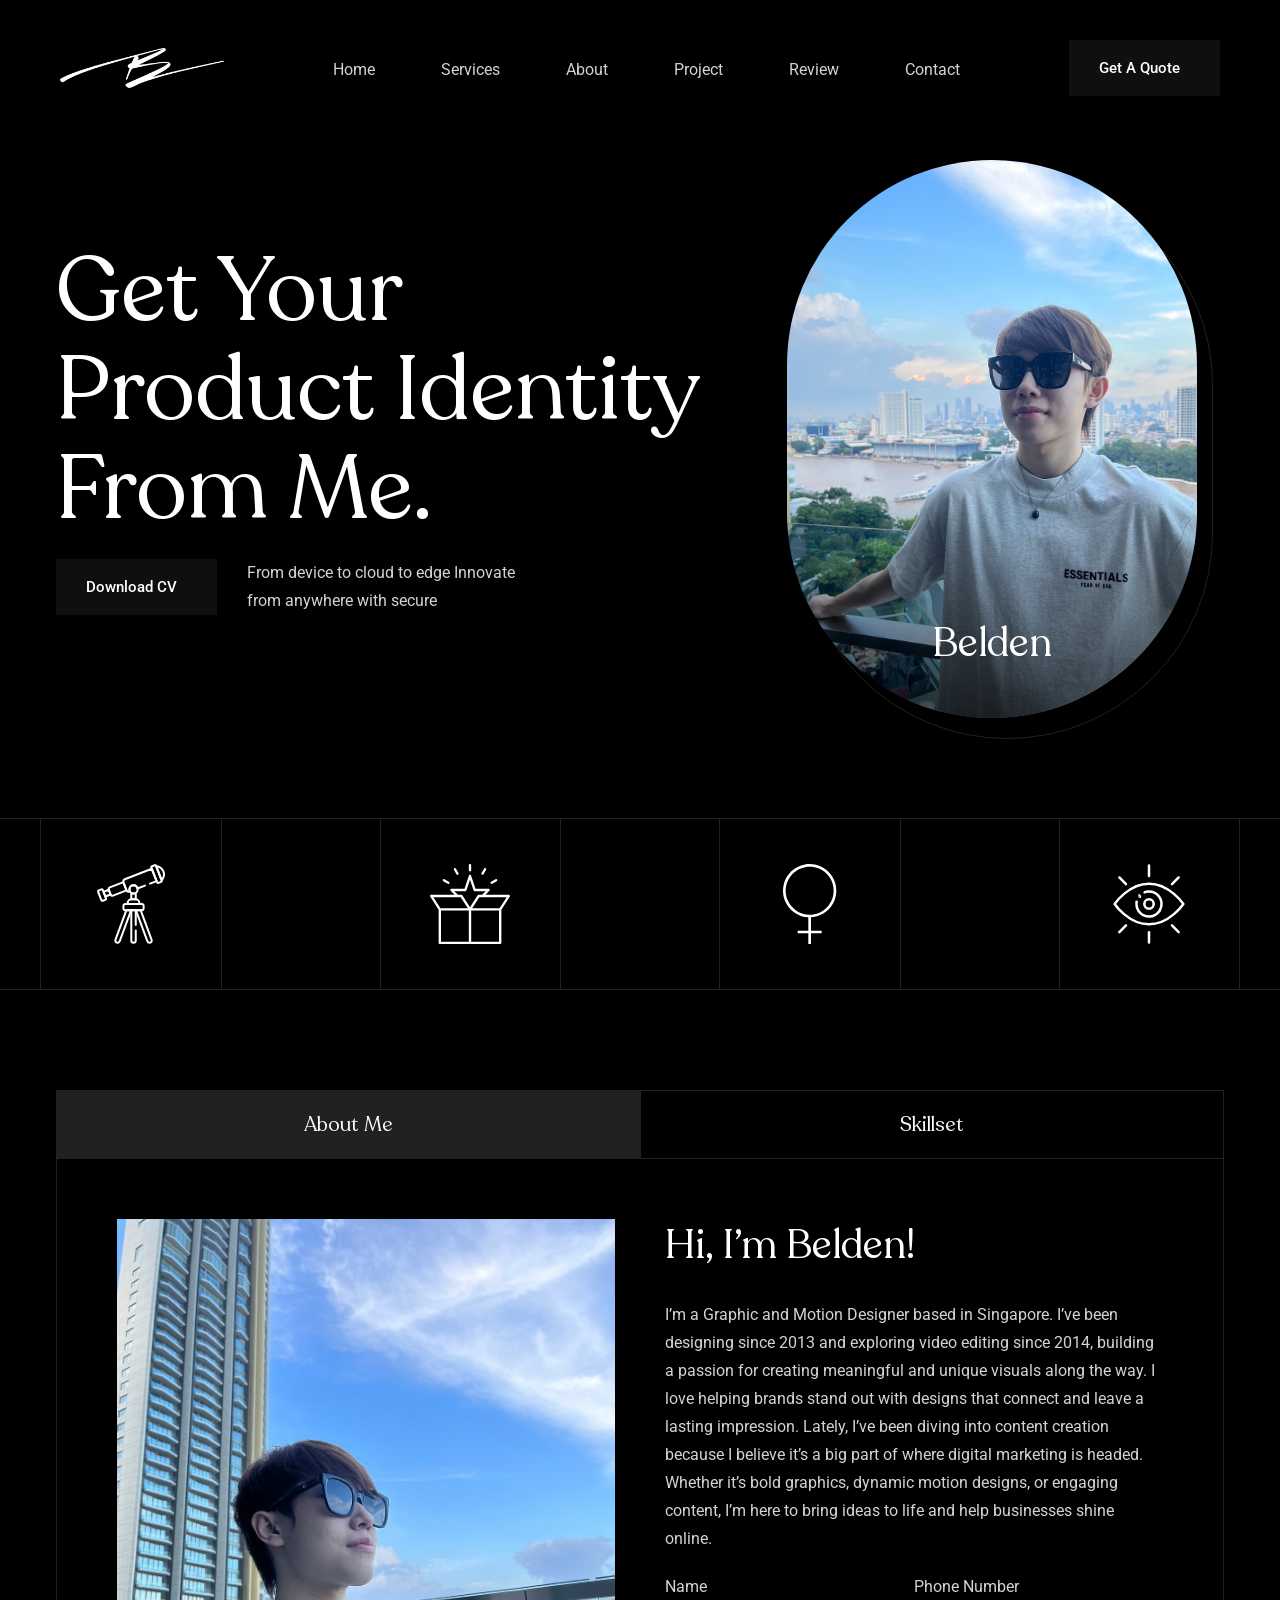
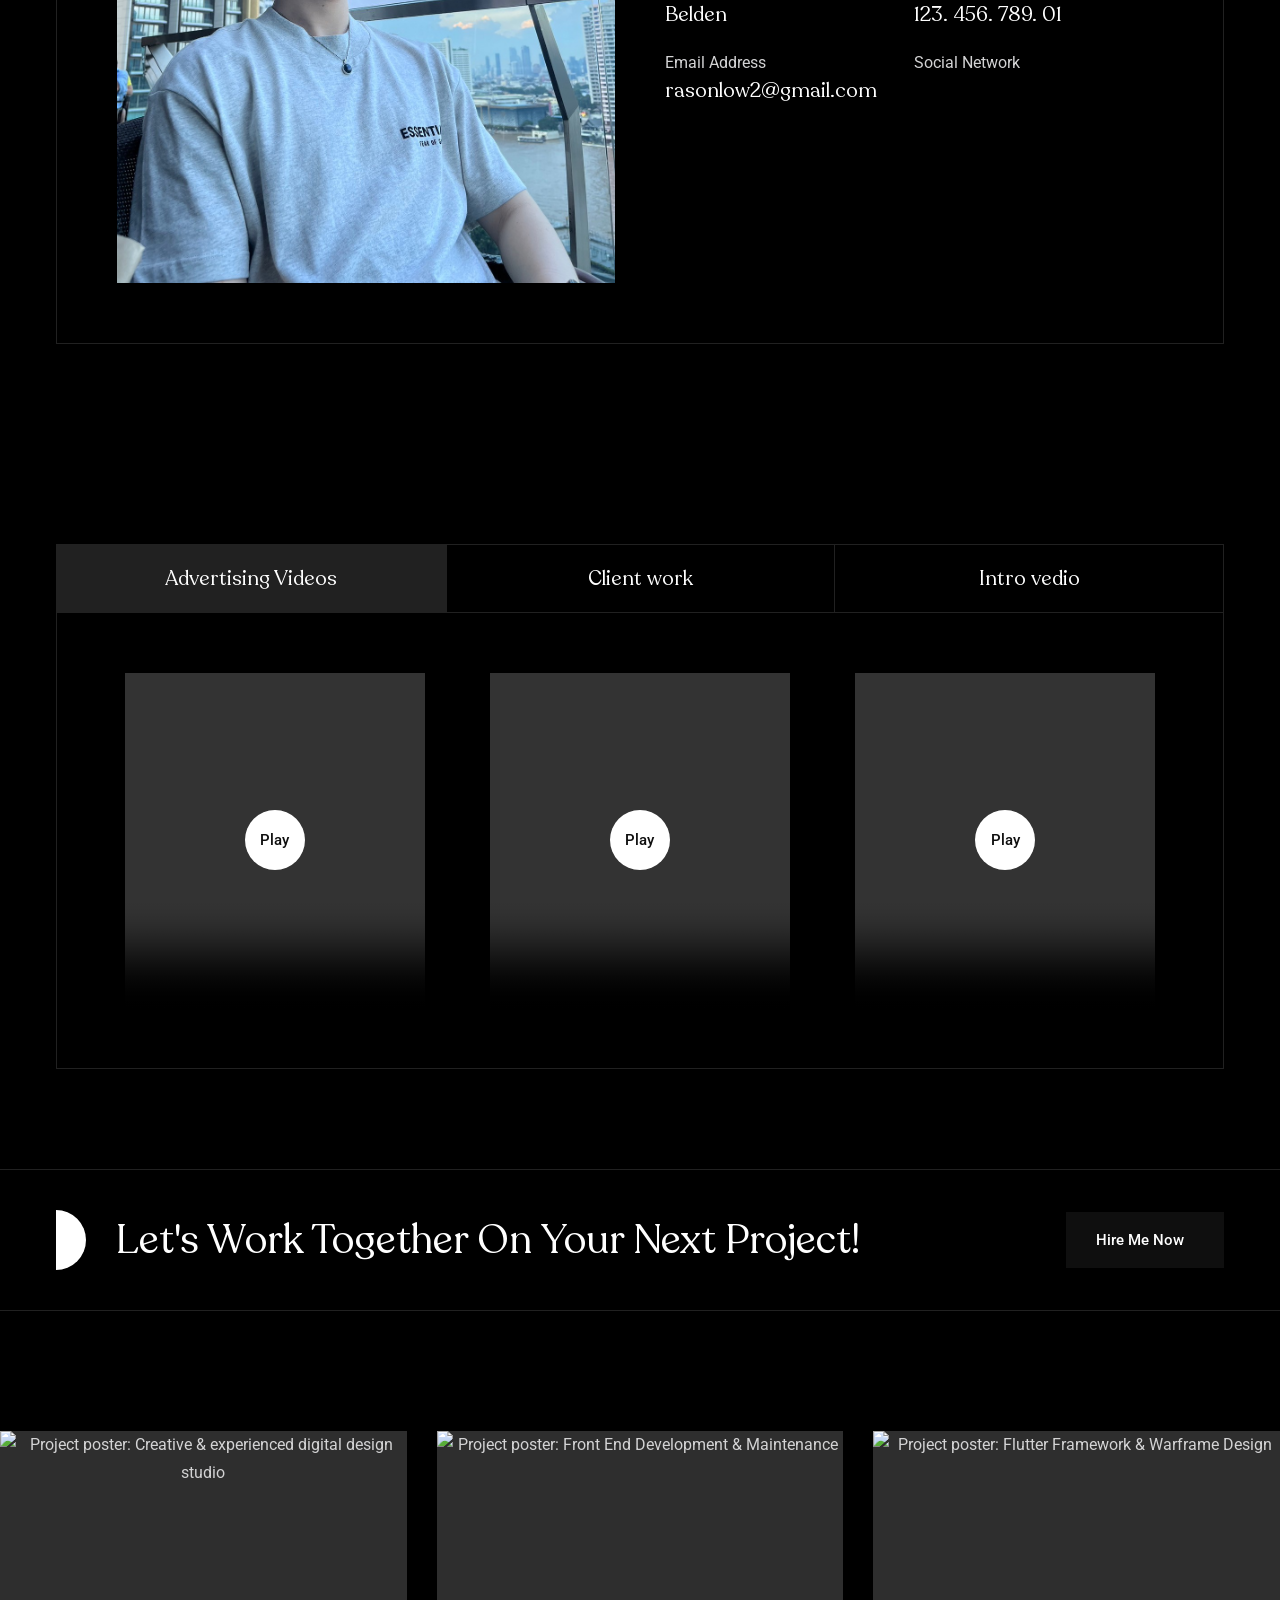
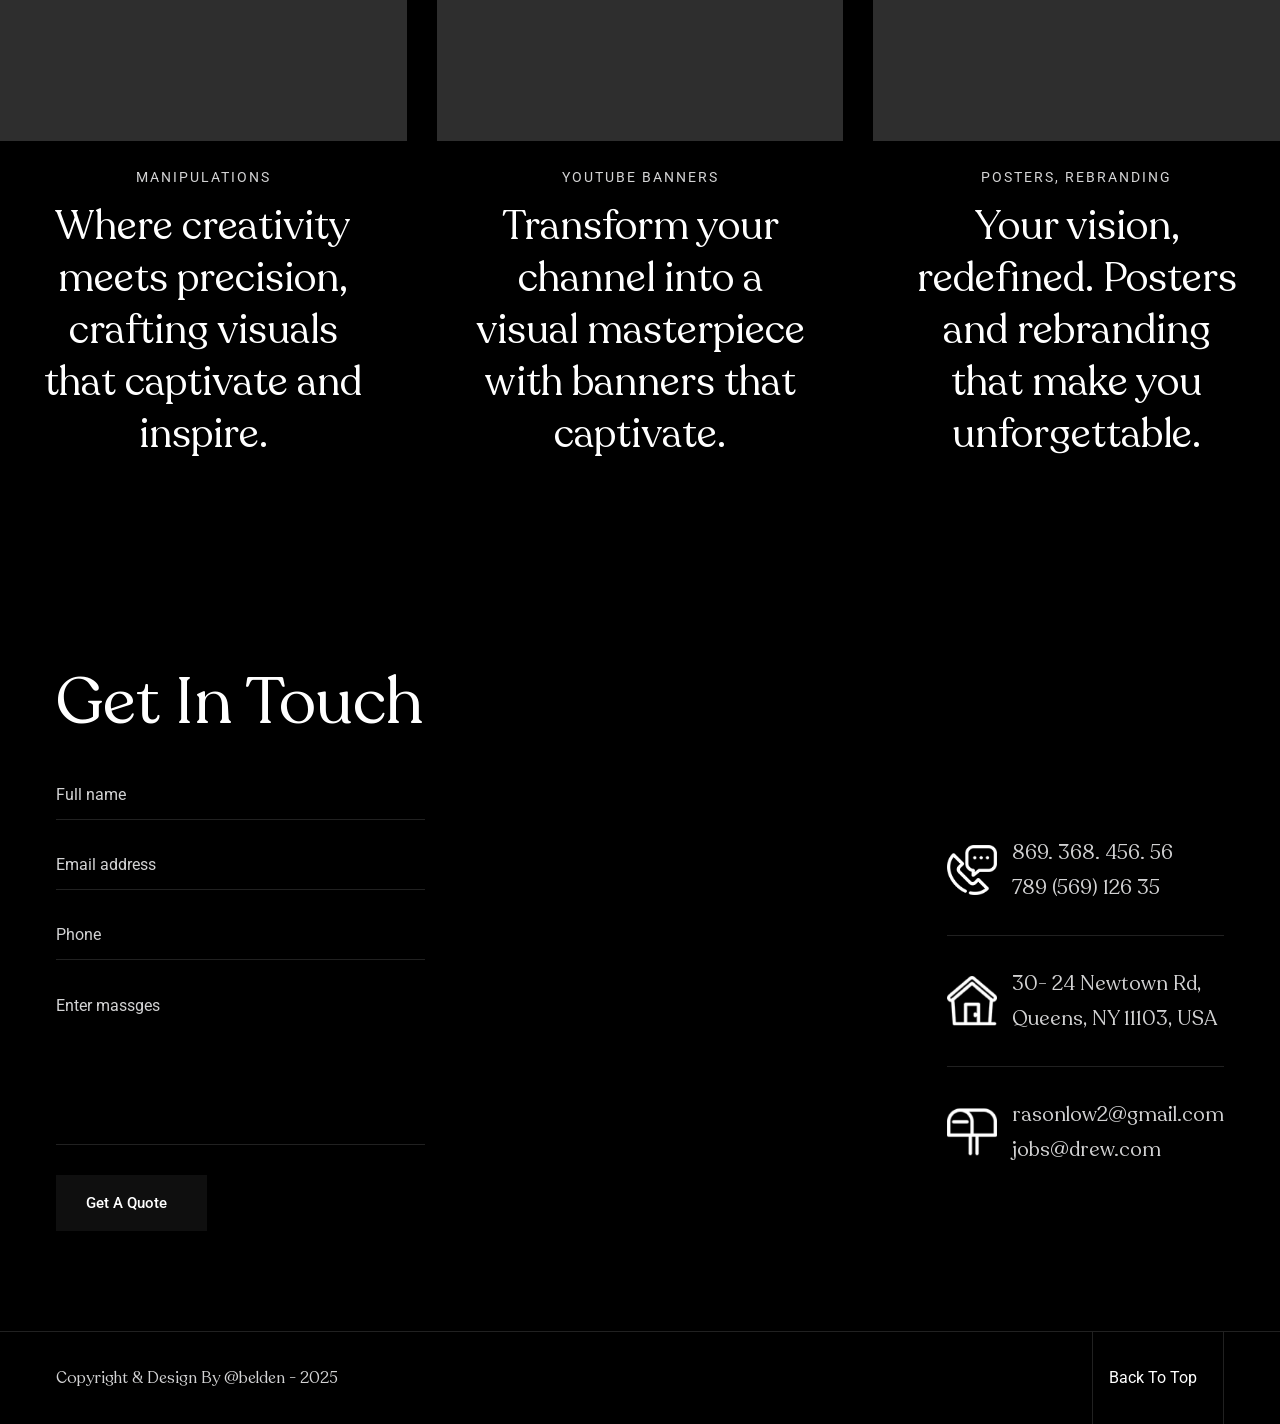
==== index.html @ 728ee87e "test" ====
<!DOCTYPE html>
<html lang="en">

<head>
  <meta charset="UTF-8">
  <meta http-equiv="X-UA-Compatible" content="IE=edge">
  <meta name="viewport" content="width=device-width, initial-scale=1.0">

  <!-- 
    - primary meta tags
  -->
  <title>Belden - Get your product identity from me.</title>
  <meta name="title" content="Belden - Get your product identity from me.">
  <meta name="description" content="This is a personal portfolio html template made by codewithsadee">

  <!-- 
    - favicon
  -->
  <link rel="shortcut icon" href="./favicon.svg" type="image/svg+xml">

  <!-- 
    - google font link
  -->
  <link rel="preconnect" href="https://fonts.googleapis.com">
  <link rel="preconnect" href="https://fonts.gstatic.com" crossorigin>
  <link href="https://fonts.googleapis.com/css2?family=Roboto:wght@400;500;700&display=swap" rel="stylesheet">
  <link rel="stylesheet" href="./assets/font/font.css">

  <!-- 
    - custom css link
  -->
  <link rel="stylesheet" href="./assets/css/style.css">

  <!-- 
    - preload images
  -->
  <link rel="preload" as="image" href="./assets/images/hero-banner.jpg">
  <link rel="preload" as="image" href="./assets/images/hero-shape-1.png">
  <link rel="preload" as="image" href="./assets/images/hero-shape-2.png">

</head>

<body id="top">

  <!-- 
    - #PRELOADER
  -->

  <div class="preloader" data-preloader>
    <span class="line"></span>
  </div>





  <!-- 
    - #HEADER
  -->

  <header class="header" data-header>
    <div class="container">

      <a href="#" class="logo">
        <img src="./assets/images/Belden Logo White no text.png" width="164" height="60" alt="logo">
      </a>

      <nav class="navbar" data-navbar>

        <div class="navbar-top">
          <a href="#" class="logo">
            <img src="./assets/images/Belden-Low-Logo-white.png" width="104" height="26" alt="logo">
          </a>

          <button class="nav-close-btn" aria-label="close menu" data-nav-toggler>
            <ion-icon name="close-outline" aria-hidden="true"></ion-icon>
          </button>
        </div>

        <ul class="navbar-list">

          <li>
            <a href="#home" class="navbar-link" data-nav-link>Home</a>
          </li>

          <li>
            <a href="#service" class="navbar-link" data-nav-link>Services</a>
          </li>

          <li>
            <a href="#about" class="navbar-link" data-nav-link>About</a>
          </li>

          <li>
            <a href="#project" class="navbar-link" data-nav-link>Project</a>
          </li>

          <li>
            <a href="#review" class="navbar-link" data-nav-link>Review</a>
          </li>

          <li>
            <a href="#contact" class="navbar-link" data-nav-link>Contact</a>
          </li>

        </ul>

      </nav>

      <a href="#" class="btn btn:hover">
        <span class="span">Get A Quote</span>

        <ion-icon name="arrow-forward" aria-hidden="true"></ion-icon>
      </a>

      <button class="nav-open-btn btn:hover" aria-label="open menu" data-nav-toggler>
        <span class="line line-1"></span>
        <span class="line line-2"></span>
      </button>

      <div class="overlay" data-overlay data-nav-toggler></div>

    </div>
  </header>





  <main>
    <article>

      <!-- 
        - #HERO
      -->

      <div class="hero text-center" id="home">
        <div class="container">

          <div class="banner-outline has-after">

            <div class="hero-banner img-holder has-after" style="--width: 500; --height: 680;" data-tilt>
              <img src="./assets/images/profile.jpeg" width="500" height="680" alt="Belden" class="img-cover">
            </div>

            <span class="span title">Belden</span>

          </div>

          <div class="hero-content">

            <h1 class="h1 title">Get Your Product Identity From Me.</h1>

            <div class="wrapper">
              <a href="#" class="btn btn:hover">
                <span class="span">Download CV</span>

                <ion-icon name="cloud-download-outline" aria-hidden="true"></ion-icon>
              </a>

              <p class="hero-text">
                From device to cloud to edge Innovate from anywhere with secure
              </p>
            </div>

          </div>

          <!-- <img src="./assets/images/hero-shape-1.png" width="559" height="232" alt="shape" class="shape shape-1">

          <img src="./assets/images/hero-shape-2.png" width="1358" height="497" alt="shape" class="shape shape-2"> -->

        </div>
      </div>





      <!-- 
        - #SERVICE
      -->

      <section class="service text-center" aria-label="my services" id="service">
        <div class="container">

          <ul class="service-list">

            <li class="service-item">
              <div class="service-card">

                <div class="card-icon">
                  <img src="./assets/images/service-icon-1.svg" width="80" height="80" loading="lazy"
                    alt="service icon">
                </div>

                <h3 class="card-title">
                  <a href="#">
                    Brand Identity <br>
                     Design
                  </a>
                </h3>

              </div>
            </li>

            <li class="service-item">
              <div class="service-card">

                <div class="card-icon">
                  <img src="./assets/images/service-icon-2.svg" width="80" height="80" loading="lazy"
                    alt="service icon">
                </div>

                <h3 class="card-title">
                  <a href="#">
                    Motion Graphics 
                  </a>
                </h3>

              </div>
            </li>

            <li class="service-item">
              <div class="service-card">

                <div class="card-icon">
                  <img src="./assets/images/service-icon-3.svg" width="80" height="80" loading="lazy"
                    alt="service icon">
                </div>

                <h3 class="card-title">
                  <a href="#">
                    Corporate <br>
                     Presentations
                  </a>
                </h3>

              </div>
            </li>

            <li class="service-item">
              <div class="service-card">

                <div class="card-icon">
                  <img src="./assets/images/service-icon-4.svg" width="80" height="80" loading="lazy"
                    alt="service icon">
                </div>

                <h3 class="card-title">
                  <a href="#">
                    Video <br>
                     Editing
                  </a>
                </h3>

              </div>
            </li>

          </ul>

        </div>
      </section>





      <!-- 
        - #ABOUT
      -->

    

      <section class="section about" aria-label="about-me" id="about">
        <div class="container">

          <div class="tab-container">

            <ul class="tab-btn-list">

              <li class="tab-btn-item">
                <button class="tab-btn title h6 active" data-tab-btn="about">About Me</button>
              </li>

              <li class="tab-btn-item">
                <button class="tab-btn title h6" data-tab-btn="skillset">Skillset</button>
              </li>

              

            </ul>

            <div class="tab-content active" data-tab-content="about">
              <div class="grid-list">

                <figure class="about-banner img-holder" style="--width: ; --height: ;" data-tilt>
                  <img src="./assets/images/profile-2.jpg" width="570" height="420" loading="lazy" alt="about banner"
                    class="img-cover">
                </figure>

                <div class="about-content">

                  <h2 class="h4 title section-title">
                    Hi, I’m Belden! 
                  </h2>

                  <p class="section-text">
                    I’m a Graphic and Motion Designer based in Singapore. I’ve been designing since 2013 and exploring video editing since 2014, building a passion for creating meaningful and unique visuals along the way. 
                    I love helping brands stand out with designs that connect and leave a lasting impression. Lately, I’ve been diving into content creation because I believe it’s a big part of where digital marketing is headed.
                     Whether it’s bold graphics, dynamic motion designs, or engaging content, I’m here to bring ideas to life and help businesses shine online.
                  </p>

                  <ul class="about-list">

                    <li class="about-item">
                      <p class="list-title">Name</p>

                      <span class="span title h5">Belden</span>
                    </li>

                    <li class="about-item">
                      <p class="list-title">Phone Number</p>

                      <span class="span title h5">123. 456. 789. 01</span>
                    </li>

                    <li class="about-item">
                      <p class="list-title">Email Address</p>

                      <span class="span title h5">rasonlow2@gmail.com</span>
                    </li>

                    <li class="about-item">
                      <p class="list-title">Social Network</p>

                      <div class="social-list">

                        <a href="https://www.linkedin.com/in/beldenlow/" class="social-link h6" title="Facebook"><ion-icon name="logo-linkedin" aria-hidden="true"></ion-icon></a>
                        <a href="https://www.instagram.com/azenai/?hl=en" class="social-link h6" title="Behance"><ion-icon name="logo-instagram" aria-hidden="true"></ion-icon></a>
                      </div>
                    </li>

                  </ul>

                </div>

              </div>
            </div>

            <div class="tab-content" data-tab-content="skillset">
              <div class="grid-list">

                <div class="skill-content">

                  <h3 class="h4 title section-title">
                    We help to create visual strategies.
                  </h3>

                  <p class="section-text">
                    A very small stage in a vast cosmic arena great turbuslent clouds encyclo-paedia galactica star
                    stuff harvesting star light
                  </p>

                  <ul class="skill-list">

                    <li>
                      <div class="skill-wrapper">
                        <span class="span">Adobe Creative Suite Expertise</span>

                        <span class="value">95%</span>
                      </div>

                      <div class="progress-bar">
                        <div class="progress-fill" style="width: 95%"></div>
                      </div>
                    </li>

                    <li>
                      <div class="skill-wrapper">
                        <span class="span">Typography and Layout Design</span>

                        <span class="value">99%</span>
                      </div>

                      <div class="progress-bar">
                        <div class="progress-fill" style="width: 99%"></div>
                      </div>
                    </li>

                    <li>
                      <div class="skill-wrapper">
                        <span class="span">Motion Graphics and Animation</span>

                        <span class="value">89%</span>
                      </div>

                      <div class="progress-bar">
                        <div class="progress-fill" style="width: 89%"></div>
                      </div>
                    </li>

                    <li>
                      <div class="skill-wrapper">
                        <span class="span">Storyboarding and Visual Planning</span>

                        <span class="value">95%</span>
                      </div>

                      <div class="progress-bar">
                        <div class="progress-fill" style="width: 95%"></div>
                      </div>
                    </li>

                    <li>
                      <div class="skill-wrapper">
                        <span class="span">Video Editing</span>

                        <span class="value">88%</span>
                      </div>

                      <div class="progress-bar">
                        <div class="progress-fill" style="width: 88%"></div>
                      </div>
                    </li>

                    <li>
                      <div class="skill-wrapper">
                        <span class="span">Creative Problem-Solving</span>

                        <span class="value">87%</span>
                      </div>

                      <div class="progress-bar">
                        <div class="progress-fill" style="width: 87%"></div>
                      </div>
                    </li>

                  </ul>

                </div>

                <figure class="skill-banner img-holder" style="--width: 570; --height: 420;" data-tilt>
                  <img src="./assets/images/skill-banner.jpg" width="570" height="420" loading="lazy" alt="skill banner"
                    class="img-cover">
                </figure>

              </div>
            </div>

            

            


          </div>

        </div>
      </section>



      <section class="section interview" aria-label="about-me" id="about">
        <div class="container">

          <div class="tab-container">

            <ul class="tab-btn-list">

              <li class="tab-btn-item">
                <button class="tab-btn title h6 active" data-tab-btn="interview">Advertising Videos</button>
              </li>

              <li class="tab-btn-item">
                <button class="tab-btn title h6" data-tab-btn="awward">Client work</button>
              </li>

              <li class="tab-btn-item">
                <button class="tab-btn title h6" data-tab-btn="exhibition">Intro vedio</button>
              </li>

            </ul>

            

            

            <div class="tab-content active" data-tab-content="interview">
              <div class="grid-list">

                <div class="interview-card img-holder" style="--width: 376; --height: 420;" data-tilt>
                  <video width="376" height="420" controls class="img-cover" preload="metadata">
                    <source src="https://www.dropbox.com/scl/fi/a63ykdm1wrcfalc9vq24b/Final-house.mp4?rlkey=af6oplqjyy7m441nyzvegq56e&st=99ty1cc9&dl=1" type="video/mp4">
                    Your browser does not support the video tag.
                </video>

                  <button class="btn btn:hover">Play</button>
                </div>

                <div class="interview-card img-holder" style="--width: 376; --height: 420;" data-tilt>
                  <video width="376" height="420" controls class="img-cover" preload="metadata">
                    <source src="https://www.dropbox.com/scl/fi/4i9icmblwrm9lypdvl7ik/Delivery-Hero-Ad.mp4?rlkey=f69tv70gyjn2xps87zttot9gx&st=ifv3ybii&dl=1" type="video/mp4">
                    Your browser does not support the video tag.
                </video>
                  <button class="btn btn:hover">Play</button>
                </div>

                <div class="interview-card img-holder" style="--width: 376; --height: 420;" data-tilt>
                  <video width="376" height="420" controls class="img-cover" preload="metadata">
                    <source src="https://www.dropbox.com/scl/fi/hr9op4210tfj5ewb7f6wk/Belden_Animated_Poster.mp4?rlkey=54j4az12zf2x28n7m2fcgyo3h&st=qfmh6smh&dl=1" type="video/mp4">
                    Your browser does not support the video tag.
                </video>

                  <button class="btn btn:hover">Play</button>
                </div>

              </div>
            </div>

            <div class="tab-content" data-tab-content="awward">

              <h3 class="h4 title section-title">
                Turning Client Ambitions Into Stunning Visual Narratives.
              </h3>

              <ul class="grid-list">

                <li>
                  <div class="award-card">
                    <figure class="card-banner img-holder" style="--width: 534; --height: 383;" data-tilt>
                      <img src="assets/images/client-1.jpg" width="534" height="383" loading="lazy" alt="certificate"
                        class="img-cover">
                    </figure>
                  </div>
                </li>

                <li>
                  <div class="award-card">
                    <figure class="card-banner img-holder" style="--width: 534; --height: 383;">
                      <img src="assets/images/client-2.jpg" width="534" height="383"  alt="certificate"
                        class="img-cover">
                    </figure>
                  </div>
                </li>

                <li>
                  <div class="award-card">
                    <figure class="card-banner img-holder" style="--width: 534; --height: 383;" data-tilt>
                      <img src="assets/images/client-3.png" width="534" height="383" loading="lazy" alt="certificate"
                        class="img-cover">
                    </figure>
                  </div>
                </li>

                <li>
                  <div class="award-card">
                    <figure class="card-banner img-holder" style="--width: 534; --height: 383;" data-tilt>
                      <img src="assets/images/client-4.jpg" width="534" height="383" loading="lazy" alt="certificate"
                        class="img-cover">
                    </figure>
                  </div>
                </li>

              </ul>

            </div>
<!-- video services -->
            <div class="tab-content" data-tab-content="exhibition">
              <ul class="grid-list">

                <li>
                  <div class="exhibition-card">

                    <figure class="card-banner img-holder" style="--width: 376; --height: 200;" data-tilt>
                      <video width="376" height="200" controls class="img-cover" preload="auto" poster="./assets/thumbnail/hevinix.png">
                        <source src="https://www.dropbox.com/scl/fi/qhep1nx6nt5npfxg9wjdk/hevinix-intro.mov?rlkey=17cbngwihwzgge776ajbrr74t&st=pvm9hliy&dl=1" type="video/mp4">
                        Your browser does not support the video tag.
                      </video>
                    </figure>
                    

                    <div class="card-icon">
                      <ion-icon name="logo-youtube" aria-hidden="true"></ion-icon>
                    </div>

                  </div>
                </li>

                <li>
                  <div class="exhibition-card">

                    <figure class="card-banner img-holder" style="--width: 376; --height: 200;" data-tilt>
                      <video width="376" height="200" controls class="img-cover" preload="metadata" poster="./assets/thumbnail/fadey.png">
                        <source src="https://www.dropbox.com/scl/fi/1k00o8va61ey0be3j2n4c/Intro-fadey.mp4?rlkey=tmpvxr24r1m06e3gm24q6u755&st=himk8442&dl=1" type="video/mp4">
                        Your browser does not support the video tag.
                      </video>
                    </figure>
                    

                    <div class="card-icon">
                      <ion-icon name="logo-youtube" aria-hidden="true"></ion-icon>
                    </div>

                  </div>
                </li>

                <li>
                  <div class="exhibition-card">

                    <figure class="card-banner img-holder" style="--width: 376; --height: 200;" data-tilt>
                      <video width="376" height="200" controls class="img-cover" preload="metadata" poster="./assets/thumbnail/miguel.png">
                        <source src="https://www.dropbox.com/scl/fi/rex1wktrycp38nfwg80gv/Intro-for-MiguelArtz-Contest-Entry.mp4?rlkey=c6l5scpkozo9hia8vpcncl13a&st=0xaon0q3&dl=1" type="video/mp4">
                        Your browser does not support the video tag.
                      </video>
                    </figure>
                    

                    <div class="card-icon">
                      <ion-icon name="logo-youtube" aria-hidden="true"></ion-icon>
                    </div>

                  </div>
                </li>

                <li>
                  <div class="exhibition-card">

                    <figure class="card-banner img-holder" style="--width: 376; --height: 200;" data-tilt>
                      <video width="376" height="200" controls class="img-cover" preload="auto" poster="./assets/thumbnail/kvnn.png">
                        <source src="https://www.dropbox.com/scl/fi/xdo4o9c0p3u29bjod9moj/kvnn-remix.mp4?rlkey=7k173dlcf3qqvqqcufikssuir&st=3740l50d&dl=1" type="video/mp4">
                        Your browser does not support the video tag.
                      </video>
                    </figure>
                    

                    <div class="card-icon">
                      <ion-icon name="logo-youtube" aria-hidden="true"></ion-icon>
                    </div>

                  </div>
                </li>

                <li>
                  <div class="exhibition-card">

                    <figure class="card-banner img-holder" style="--width: 376; --height: 200;" data-tilt>
                      <video width="376" height="200" controls class="img-cover" preload="metadata" poster="./assets/thumbnail/quake.png">
                        <source src="https://www.dropbox.com/scl/fi/rmdgdb9ffdb5iyu225jyp/Quake-intro.mp4?rlkey=f4a4uggci2mekpw1b4gkqvprb&st=2o6i0upb&dl=1" type="video/mp4">
                        Your browser does not support the video tag.
                      </video>
                    </figure>
                    

                    <div class="card-icon">
                      <ion-icon name="logo-youtube" aria-hidden="true"></ion-icon>
                    </div>

                  </div>
                </li>

                <li>
                  <div class="exhibition-card">

                    <figure class="card-banner img-holder" style="--width: 376; --height: 200;" data-tilt>
                      <video width="376" height="200" controls class="img-cover" preload="metadata" poster="./assets/thumbnail/otsu.png">
                        <source src="https://www.dropbox.com/scl/fi/9vawwu2qun6szbupz3q0f/Intro-for-otsu.mp4?rlkey=pi3fp53l6lrzqky8anx430b7z&st=vgx30ai1&dl=1" type="video/mp4">
                        Your browser does not support the video tag.
                      </video>
                    </figure>
                    

                    <div class="card-icon">
                      <ion-icon name="logo-youtube" aria-hidden="true"></ion-icon>
                    </div>

                  </div>
                </li>

              </ul>
            </div>

          </div>

        </div>
      </section>


      <!-- 
        - #CTA
      -->

      <section class="section cta" aria-label="work with me">
        <div class="container">

          <h2 class="title h2 section-title text-center">
            Let's Work Together On Your Next Project!
          </h2>

          <a href="#" class="btn btn:hover">
            <span class="span">Hire Me Now</span>

            <ion-icon name="arrow-forward" aria-hidden="true"></ion-icon>
          </a>

        </div>
      </section>





      <!-- 
        - #PROJECTS
      -->

      <section class="section project" aria-label="my latest projects" id="project">

        <ul class="slider-list">

          <li class="slider-item">
            <div class="project-card text-center">

              <div class="card-banner img-holder has-before" style="--width: 1000; --height: 763;">
                <img src="assets/images/manipulation-13.png" width="1000" height="763" loading="lazy"
                  alt="Project poster: Creative & experienced digital design studio" class="img-cover">

                <a href="Manipulations.html" class="btn btn:hover">
                  <span class="span">Project Details</span>

                  <ion-icon name="arrow-forward" aria-hidden="true"></ion-icon>
                </a>
              </div>

              <div class="card-content">
                <p class="card-subtitle">Manipulations</p>

                <h3 class="title h3">
                  <a href="#" class="card-title">Where creativity meets precision, crafting visuals that captivate and inspire.</a>
                </h3>
              </div>

            </div>
          </li>


          

          <li class="slider-item">
            <div class="project-card text-center">

              <div class="card-banner img-holder has-before" style="--width: 1000; --height: 763;">
                <img src="assets/images/banner-1.jpg" width="1000" height="763" loading="lazy"
                  alt="Project poster: Front End Development & Maintenance" class="img-cover">

                <a href="banner.html" class="btn btn:hover">
                  <span class="span">Project Details</span>

                  <ion-icon name="arrow-forward" aria-hidden="true"></ion-icon>
                </a>
              </div>

              <div class="card-content">
                <p class="card-subtitle">Youtube Banners</p>

                <h3 class="title h3">
                  <a href="#" class="card-title">Transform your channel into a visual masterpiece with banners that captivate.</a>
                </h3>
              </div>

            </div>
          </li>

          <li class="slider-item">
            <div class="project-card text-center">

              <div class="card-banner img-holder has-before" style="--width: 1000; --height: 763;">
                <img src="assets/images/rebraning-4.png" width="1000" height="763" loading="lazy"
                  alt="Project poster: Flutter Framework & Warframe Design" class="img-cover">

                <a href="Posters-Rebranding.html" class="btn btn:hover">
                  <span class="span">Project Details</span>

                  <ion-icon name="arrow-forward" aria-hidden="true"></ion-icon>
                </a>
              </div>

              <div class="card-content">
                <p class="card-subtitle">Posters, Rebranding</p>

                <h3 class="title h3">
                  <a href="#" class="card-title">Your vision, redefined. Posters and rebranding that make you unforgettable.</a>
                </h3>
              </div>

            </div>
          </li>

        </ul>

      </section>





     





      <!-- 
        - #CONTACT
      -->

      <section class="section contact" aria-label="contact me" id="contact">
        <div class="container">

          <h2 class="title h2 section-title">Get In Touch</h2>

          <div class="contact-content">

            <form action="./index.html" method="post" class="contact-form">

              <input type="text" name="name" placeholder="Full name" autocomplete="off" required class="input-field">

              <input type="email" name="email_address" placeholder="Email address" autocomplete="off" required
                class="input-field">

              <input type="tel" name="phone" placeholder="Phone" autocomplete="off" class="input-field">

              <textarea name="message" placeholder="Enter massges" required class="input-field"></textarea>

              <button type="submit" class="btn btn:hover">
                <span class="span">Get A Quote</span>

                <ion-icon name="arrow-forward" aria-hidden="true"></ion-icon>
              </button>

            </form>

            <iframe
              src="https://www.google.com/maps/embed?pb=!1m14!1m12!1m3!1d898.4329239267093!2d-73.91493787358391!3d40.76299026683699!2m3!1f0!2f0!3f0!3m2!1i1024!2i768!4f13.1!5e0!3m2!1sen!2sbd!4v1671529019371!5m2!1sen!2sbd"
              width="600" height="450" style="border: 0;" allowfullscreen="" loading="lazy"
              referrerpolicy="no-referrer-when-downgrade" class="map"></iframe>

            <ul class="contact-list">

              <li class="contact-item">

                <div class="item-icon">
                  <img src="./assets/images/contact-icon-1.png" width="50" height="50" loading="lazy"
                    alt="contact icon">
                </div>

                <div>
                  <span class="title h6">869. 368. 456. 56</span>

                  <span class="title h6">789 (569) 126 35</span>
                </div>

              </li>

              <li class="contact-item">

                <div class="item-icon">
                  <img src="./assets/images/contact-icon-2.png" width="50" height="50" loading="lazy"
                    alt="contact icon">
                </div>

                <div>
                  <address class="title h6">
                    30- 24 Newtown Rd, Queens,
                    NY 11103, USA
                  </address>
                </div>

              </li>

              <li class="contact-item">

                <div class="item-icon">
                  <img src="./assets/images/contact-icon-3.png" width="50" height="50" loading="lazy"
                    alt="contact icon">
                </div>

                <div>
                  <span class="title h6">rasonlow2@gmail.com</span>

                  <span class="title h6">jobs@drew.com</span>
                </div>

              </li>

            </ul>

          </div>

        </div>
      </section>

    </article>
  </main>





  <!-- 
    - #FOOTER
  -->

  <footer class="footer">
    <div class="container">

      <p class="copyright">
        Copyright & Design By @belden - 2025
      </p>

      <a href="#top" class="back-top-btn">
        <span class="span">Back To Top</span>

        <ion-icon name="arrow-up" aria-hidden="true"></ion-icon>
      </a>

    </div>
  </footer>





  <!-- 
    - #CUSTOM CURSOR
  -->

  <div class="cursor-dot" data-cursor></div>
  <div class="cursor-outline" data-cursor></div>





  <!-- 
    - custom js link
  -->
  <script src="./assets/js/script.js"></script>

  <!-- 
    - ionicon link
  -->
  <script type="module" src="https://unpkg.com/ionicons@5.5.2/dist/ionicons/ionicons.esm.js"></script>
  <script nomodule src="https://unpkg.com/ionicons@5.5.2/dist/ionicons/ionicons.js"></script>

 <!-- PLAY VEDIO -->

 <script>
  function playVideo(button) {
    const video = button.previousElementSibling;
    
    if (video.paused) {
      video.play();
      video.controls = true;
      button.style.display = "none"; 
    } else {
      video.pause();
      video.controls = false; 
      button.style.display = "block"; 
    }
  }
</script>

</body>

</html>
---- assets/font/font.css ----
/*-----------------------------------*\
  #style.css
\*-----------------------------------*/

/**
 * copyright 2022 codewithsadee
 */



/**
 * RECOLETA FONT
 */

@font-face {
  font-family: 'Recoleta';
  src: local('Recoleta Regular'), local('Recoleta-Regular'),
      url('./recoleta/Recoleta-Regular.woff2') format('woff2');
  font-weight: 400;
  font-style: normal;
  font-display: swap;
}

@font-face {
  font-family: 'Recoleta';
  src: local('Recoleta Medium'), local('Recoleta-Medium'),
      url('./recoleta/Recoleta-Medium.woff2') format('woff2');
  font-weight: 500;
  font-style: normal;
  font-display: swap;
}
---- assets/css/style.css ----
/*-----------------------------------*\
  #main.css
\*-----------------------------------*/

/**
 * copyright 2022 codewithsadee
 */





/*-----------------------------------*\
  #CUSTOM PROPERTY
\*-----------------------------------*/

:root {

  /**
   * COLORS
   */

  /* background colors */
  --bg-white: hsla(0, 0%, 100%, 1);
  --bg-light-gray: hsla(240, 1%, 83%, 1);
  --bg-jet: hsla(0, 0%, 18%, 1);
  --bg-eerie-black: hsla(0, 0%, 13%, 1);
  --bg-rich-black-fogra-29: hsla(229, 23%, 9%, 1);
  --bg-smoky-black: hsla(0, 0%, 6%, 1);
  --bg-black: hsla(0, 0%, 0%, 1);

  /* gradient colors */
  --gradient-1: linear-gradient(to top, var(--bg-black) 0%, transparent 40%);
  --gradient-2: radial-gradient(circle at 75% 100%, hsla(79, 100%, 70%, 0.3) 0%, transparent 100%);

  /* text colors */
  --text-white: hsla(0, 0%, 100%, 1);
  --text-light-gray: hsla(240, 1%, 83%, 1);
  --text-rich-black-fogra-29: hsla(216, 42%, 12%, 1);
  --text-smoky-black: hsla(0, 0%, 6%, 1);
  --text-black: hsla(0, 0%, 0%, 1);

  /* border colors */
  --border-white: hsla(0, 0%, 100%, 1);
  --border-light-gray: hsla(240, 1%, 83%, 1);
  --border-gainsboro: hsla(220, 13%, 91%, 1);
  --border-eerie-black: hsla(0, 0%, 13%, 1);
  --border-smoky-black: hsla(0, 0%, 6%, 1);

  /**
   * TYPOGRAPHY
   */

  /* font family */
  --fontFamily-recoleta: 'Recoleta';
  --fontFamily-roboto: 'Roboto', sans-serif;

  /* font size */
  --fontSize-1: 4.6rem;
  --fontSize-2: 4.5rem;
  --fontSize-3: 4rem;
  --fontSize-4: 3rem;
  --fontSize-5: 2.4rem;
  --fontSize-6: 1.8rem;
  --fontSize-7: 2rem;
  --fontSize-8: 1.6rem;
  --fontSize-9: 1.5rem;
  --fontSize-10: 1.4rem;

  /* font weight */
  --weight-regular: 400;
  --weight-medium: 500;

  /**
   * SPACING
   */

  --section-spacing: 70px;

  /**
   * BORDER RADIUS
   */

  --radius-pill: 500px;
  --radius-circle: 50%;

  /**
   * TRANSITION
   */

  --transition-1: 0.25s ease;
  --transition-2: 0.5s ease;
  --transition-3: 1000ms cubic-bezier(0.03, 0.98, 0.52, 0.99) 0s;
  --cubic-in: cubic-bezier(0.51, 0.03, 0.64, 0.28);
  --cubic-out: cubic-bezier(0.05, 0.83, 0.52, 0.97);

}





/*-----------------------------------*\
  #RESET
\*-----------------------------------*/

*,
*::before,
*::after {
  margin: 0;
  padding: 0;
  box-sizing: border-box;
}

li { list-style: none; }

a,
img,
span,
input,
button,
textarea,
ion-icon { display: block; }

a {
  color: inherit;
  text-decoration: none;
}

img { height: auto; }

input,
button,
textarea {
  background: none;
  border: none;
  font: inherit;
}

input,
textarea { width: 100%; }

button { cursor: pointer; }

ion-icon { pointer-events: none; }

address { font-style: normal; }

html {
  font-size: 10px;
  scroll-behavior: smooth;
}

body {
  background-color: var(--bg-black);
  color: var(--text-light-gray);
  font-family: var(--fontFamily-roboto);
  font-size: var(--fontSize-8);
  line-height: 1.75;
  overflow: hidden;
}

body.loaded { overflow-y: auto; }

body.nav-active { overflow: hidden; }

::-webkit-scrollbar { width: 5px; }

::-webkit-scrollbar-track { border-inline-start: 1px solid var(--border-eerie-black); }

::-webkit-scrollbar-thumb { background-color: var(--bg-white); }





/*-----------------------------------*\
  #REUSED STYLE
\*-----------------------------------*/

.container { padding-inline: 16px; }

.btn\:hover {
  position: relative;
  z-index: 1;
}

.btn\:hover::before,
.btn\:hover::after {
  content: "";
  position: absolute;
  top: 0;
  left: 0;
  width: 100%;
  height: 100%;
  z-index: -1;
  transition: var(--transition-1);
  will-change: transform;
  pointer-events: none;
}

.btn\:hover::after {
  border: 1px solid var(--bg-white);
  transform: scale(1.2);
  opacity: 0;
}

.btn\:hover:is(:hover, :focus-visible)::before {
  transform: scale(0.5);
  opacity: 0;
}

.btn\:hover:is(:hover, :focus-visible)::after {
  transform: scale(1);
  opacity: 1;
}

.text-center { text-align: center; }

.has-before,
.has-after {
  position: relative;
  z-index: 1;
}

.has-before::before,
.has-after::after {
  content: "";
  position: absolute;
}

.img-holder {
  aspect-ratio: var(--width) / var(--height);
  overflow: hidden;
  background-color: var(--bg-jet);
}

.img-cover {
  width: 100%;
  height: 100%;
  object-fit: cover;
}

[data-tilt] { transition: var(--transition-3); }

.title {
  color: var(--text-white);
  font-family: var(--fontFamily-recoleta);
  font-weight: var(--weight-regular);
}

.h1 {
  font-size: var(--fontSize-2);
  line-height: 1.2;
}

.h2,
.h3,
.h4,
.h5 { line-height: 1.3; }

.h2 { font-size: var(--fontSize-3); }

.h3 { font-size: var(--fontSize-4); }

.h4 { font-size: var(--fontSize-5); }

.h5 { font-size: var(--fontSize-7); }

.h6 { font-size: var(--fontSize-6); }

.btn {
  color: var(--text-white);
  font-size: var(--fontSize-9);
  font-weight: var(--weight-medium);
  display: flex;
  align-items: center;
  gap: 10px;
  max-width: max-content;
  height: 56px;
  padding-inline: 30px;
}

.btn::before { background-color: var(--bg-smoky-black); }

.btn ion-icon {
  font-size: 1.8rem;
  --ionicon-stroke-width: 50px;
}

.section {
  padding-block: var(--section-spacing);
  overflow-x: hidden;
}





/*-----------------------------------*\
  #PRELOADER
\*-----------------------------------*/

.preloader {
  position: fixed;
  top: 0;
  left: 0;
  width: 100%;
  height: 100vh;
  box-shadow: inset 55vw 0 0 0 var(--bg-white),
              inset -55vw 0 0 0 var(--bg-white);
  display: grid;
  place-items: center;
  z-index: 10;
}

.preloader.loaded {
  transition: 300ms ease 500ms;
  pointer-events: none;
  box-shadow: inset 0 0 0 0 var(--bg-white),
              inset 0 0 0 0 var(--bg-white);
}

.preloader .line {
  width: 1px;
  height: 100%;
  background-color: var(--bg-black);
  transition: var(--transition-2);
  animation: loading 1000ms linear forwards;
}

@keyframes loading {
  0% { transform: scaleY(0); }
  100% { transform: scaleY(0.3); }
}

.preloader.loaded .line { animation: loaded 500ms ease forwards; }

@keyframes loaded {
  0% { transform: scaleY(0.3); }

  100% {
    transform: scaleY(1);
    opacity: 0;
  }
}





/*-----------------------------------*\
  #HEADER
\*-----------------------------------*/

.header .btn { display: none; }

.header {
  position: absolute;
  top: 0;
  left: 0;
  width: 100%;
  background-color: var(--bg-black);
  padding-block: 20px;
  z-index: 4;
}

.header.active {
  position: fixed;
  background-color: var(--bg-jet);
  padding-block: 10px;
  animation: slideIn 500ms ease-out forwards;
}

@keyframes slideIn {
  0% {
    opacity: 0;
    transform: translateY(-100%);
  }

  100% {
    opacity: 1;
    transform: translateY(0);
  }
}

.header .container {
  display: flex;
  justify-content: space-between;
  align-items: center;
}

.nav-open-btn {
  width: 50px;
  height: 50px;
  display: grid;
  place-content: center;
  gap: 6px;
}

.nav-open-btn .line {
  width: 24px;
  height: 2px;
  background-color: var(--bg-black);
  transition: var(--transition-1);
}

.nav-open-btn:is(:hover, :focus-visible) .line { background-color: var(--bg-white); }

.nav-open-btn:is(:hover, :focus-visible) .line-1 { transform: scaleX(0.7); }

.nav-open-btn::before { background-color: var(--bg-white); }

.nav-open-btn::after { background-color: var(--bg-black); }

.navbar {
  position: fixed;
  background-color: var(--bg-black);
  top: 0;
  left: -300px;
  width: 100%;
  max-width: 300px;
  height: 100vh;
  padding: 25px 20px;
  visibility: hidden;
  transition: 250ms var(--cubic-in);
  z-index: 3;
}

.navbar.active {
  transform: translateX(300px);
  visibility: visible;
  transition: 500ms var(--cubic-out);
}

.navbar-top {
  display: flex;
  justify-content: space-between;
  align-items: center;
  padding-block-end: 20px;
  border-block-end: 1px solid var(--border-smoky-black);
  margin-block-end: 10px;
}

.nav-close-btn {
  width: 30px;
  height: 30px;
  background-color: var(--bg-smoky-black);
  color: var(--text-white);
  font-size: 2rem;
  display: grid;
  place-items: center;
}

.nav-close-btn ion-icon { --ionicon-stroke-width: 50px; }

.navbar-link {
  padding: 8px;
  margin-block-start: 4px;
}

.navbar-link:is(:hover, :focus-visible) { color: var(--text-white); }

.overlay {
  position: fixed;
  top: 0;
  left: 0;
  width: 100%;
  height: 100vh;
  background-color: var(--bg-black);
  opacity: 0;
  pointer-events: none;
  z-index: 2;
  transition: var(--transition-1);
}

.overlay.active {
  opacity: 0.5;
  pointer-events: all;
}





/*-----------------------------------*\
  #HERO
\*-----------------------------------*/

.hero {
  position: relative;
  padding-block-start: 120px;
}

.hero .container {
  display: grid;
  gap: 50px;
}

.banner-outline {
  position: relative;
  max-width: max-content;
  margin-inline: auto;
}

.banner-outline::after {
  top: 20px;
  right: 0;
  width: 100%;
  height: 100%;
  outline: 1px solid var(--border-eerie-black);
  border-radius: var(--radius-pill);
}

.hero-banner {
  position: relative;
  border-radius: var(--radius-pill);
}

.hero-banner::after {
  top: 0;
  left: 0;
  bottom: 0;
  right: 0;
  background-image: var(--gradient-1);
  opacity: 0.7;
  pointer-events: none;
}

.banner-outline .span {
  position: absolute;
  bottom: 40px;
  left: 50%;
  transform: translateX(-50%);
  font-size: var(--fontSize-4);
  min-width: max-content;
  z-index: 1;
}

.hero .btn {
  margin-block: 20px;
  margin-inline: auto;
}

.hero .shape {
  position: absolute;
  max-width: 90%;
  
  z-index: -1;
}

.hero .shape-1 {
  top: -60px;
  left: 120px;
}

.hero .shape-2 {
  top: 180px;
  left: 0;
}





/*-----------------------------------*\
  #SERVICE
\*-----------------------------------*/

.service {
  border-block-start: 1px solid var(--border-eerie-black);
  margin-block-start: var(--section-spacing);
}

.service .container { padding-inline: 0; }

.service-item { border-block-end: 1px solid var(--border-eerie-black); }

.service-card {
  position: relative;
  padding-block: 45px;
}

.service-card .card-icon {
  max-width: max-content;
  margin-inline: auto;
  transition: var(--transition-1);
}

.service-card .card-title {
  position: absolute;
  top: 50%;
  left: 50%;
  transform: translate(-50%, -100%);
  color: var(--text-white);
  font-size: var(--fontSize-5);
  font-weight: var(--weight-regular);
  line-height: 1.3;
  opacity: 0;
  transition: var(--transition-1);
}

.service-card:is(:hover, :focus-visible) .card-title {
  opacity: 1;
  transform: translate(-50%, -50%);
}

.service-card:is(:hover, :focus-visible) .card-icon { opacity: 0; }





/*-----------------------------------*\
  #ABOUT
\*-----------------------------------*/

.tab-container { border: 1px solid var(--border-eerie-black); }

.tab-btn {
  width: 100%;
  padding-block: 16px;
  border-block-end: 1px solid var(--border-eerie-black);
  transition: var(--transition-1);
}

.tab-btn:is(:hover, :focus-visible, .active) { background: var(--bg-eerie-black); }

.tab-content {
  display: none;
  padding: 30px;
}

.tab-content.active {
  display: block;
  animation: fade 500ms linear forwards;
}

@keyframes fade {
  0% { opacity: 0; }
  100% { opacity: 1; }
}

.tab-content .grid-list {
  display: grid;
  gap: 30px;
}

.tab-content .section-title { margin-block-end: 30px; }

.tab-content .section-text,
.about-item:not(:last-child) { margin-block-end: 20px; }

.about-item .span { line-height: 1.4; }

.social-list {
  display: flex;
  align-items: center;
  gap: 20px;
}

.social-link { color: var(--text-white); }

.skill-wrapper {
  display: flex;
  align-items: center;
  justify-content: space-between;
  margin-block: 30px 12px;
}

.skill-wrapper .span {
  font-family: var(--fontFamily-recoleta);
  font-weight: var(--weight-medium);
}

.progress-bar {
  background-color: var(--bg-smoky-black);
  height: 4px;
}

.progress-fill {
  background-color: var(--bg-white);
  height: 100%;
}

.interview-card { position: relative; }

.interview-card .btn {
  position: absolute;
  top: 50%;
  left: 50%;
  transform: translate(-50%, -50%);
  width: 60px;
  height: 60px;
  justify-content: center;
  border-radius: var(--radius-circle);
  color: var(--text-smoky-black);
}

.interview-card .btn::before,
.interview-card .btn::after { border-radius: inherit; }

.interview-card .btn::before { background-color: var(--bg-white); }

.interview-card .btn:is(:hover, :focus-visible) { color: var(--text-white); }

.exhibition-card { position: relative; }

.exhibition-card .card-icon {
  position: absolute;
  top: 30px;
  right: 30px;
  background-color: var(--bg-white);
  width: 40px;
  height: 40px;
  border-radius: var(--radius-circle);
  color: var(--bg-smoky-black);
  display: grid;
  place-items: center;
}





/*-----------------------------------*\
  #CTA
\*-----------------------------------*/

.cta { border-block: 1px solid var(--border-eerie-black); }

.cta .section-title::before {
  content: "";
  display: block;
  background-color: var(--bg-white);
  width: 60px;
  height: 30px;
  border-radius: 30px 30px 0 0;
  margin-inline: auto;
  margin-block-end: 15px;
}

.cta .btn {
  margin-inline: auto;
  margin-block-start: 30px;
}





/*-----------------------------------*\
  #PROJECT
\*-----------------------------------*/

.project-card .card-banner::before {
  top: 0;
  left: 0;
  bottom: 0;
  right: 0;
  background-color: var(--bg-rich-black-fogra-29);
  background-image: var(--gradient-2);
  opacity: 0;
  transition: var(--transition-1);
}

.project-card .card-banner:is(:hover, :focus-within)::before { opacity: 0.9; }

.project-card .btn {
  position: absolute;
  top: 50%;
  left: 50%;
  transform: translate(-50%, -100%);
  min-width: max-content;
  opacity: 0;
  transition: var(--transition-2);
}

.project-card .card-banner:is(:hover, :focus-within) .btn {
  transform: translate(-50%, -50%);
  opacity: 1;
}

.project-card .card-content { padding: 24px 30px 0; }

.project-card .card-subtitle {
  font-size: var(--fontSize-10);
  text-transform: uppercase;
  letter-spacing: 2px;
  margin-block-end: 10px;
}

.project-card .card-title {
  display: inline;
  background-image: linear-gradient(var(--bg-white), var(--bg-white));
  background-repeat: no-repeat;
  background-position: left bottom;
  background-size: 0 1px;
  transition: var(--transition-1);
}

.project-card .card-title:is(:hover, :focus-visible) { background-size: 100% 1px; }

.slider-list {
  display: flex;
  align-items: flex-start;
  gap: 30px;
  overflow-x: hidden;
  overflow: auto;
  scroll-snap-type: inline mandatory;
  padding-block-start: 20px;
}

.slider-list::-webkit-scrollbar { display: none; }

.slider-item {
  min-width: 100%;
  scroll-snap-align: start;
}


.posters{
  margin-top: 50px;
  margin-bottom: 10px;
  text-align: center;
  font-size: var(--fontSize-1);
}





/*-----------------------------------*\
  #TESTIMONIALS
\*-----------------------------------*/

.testi { border-block: 1px solid var(--border-eerie-black); }

.testi-content { padding-inline-start: 15px; }

.testi .section-text {
  text-indent: -15px;
  line-height: 1.5;
  margin-block-end: 20px;
}

.profile-card .card-banner { display: none; }

.profile-card .card-subtitle { font-size: var(--fontSize-10); }





/*-----------------------------------*\
  #CONTACT
\*-----------------------------------*/

.contact .section-title {
  font-size: var(--fontSize-1);
  margin-block-end: 25px;
}

.contact-content {
  display: grid;
  gap: 60px;
}

.contact-form .input-field {
  height: 50px;
  padding-block: 12px;
  margin-block-end: 20px;
  color: var(--text-white);
  outline: none;
  border-block-end: 1px solid var(--border-eerie-black);
  transition: border-color var(--transition-1);
}

.contact-form .input-field::placeholder { color: var(--text-light-gray); }

.contact-form .input-field:focus { border-color: var(--border-light-gray); }

textarea.input-field {
  min-height: 165px;
  resize: none;
}

.contact-form .btn { margin-block-start: 30px; }

.contact .map {
  width: 100%;
  filter: grayscale(1);
}

.contact-item {
  display: flex;
  justify-content: flex-start;
  align-items: center;
  gap: 15px;
}

.contact-item:not(:last-child) {
  padding-block-end: 30px;
  border-block-end: 1px solid var(--border-eerie-black);
  margin-block-end: 30px;
}

.contact-item .title { color: var(--text-light-gray); }





/*-----------------------------------*\
  #FOOTER
\*-----------------------------------*/

.footer { border-block-start: 1px solid var(--border-eerie-black); }

.footer .container {
  display: flex;
  justify-content: space-between;
  align-items: center;
  gap: 20px;
}

.copyright {
  flex-grow: 1;
  font-family: var(--fontFamily-recoleta);
}

.back-top-btn .span { display: none; }

.back-top-btn {
  color: var(--text-white);
  padding: 32px 16px;
  border-inline: 1px solid var(--border-eerie-black);
}





/*-----------------------------------*\
  #CUSTOM CURSOR
\*-----------------------------------*/

.cursor-dot,
.cursor-outline { display: none; }





/*-----------------------------------*\
  #MEDIA QUERIES
\*-----------------------------------*/

/**
 * responsive for large than 575px screen
 */

@media (min-width: 575px) {

  /**
   * CUSTOM PROPERTY
   */

  :root {

    /**
     * TYPOGRAPHY
     */

    /* font size */
    --fontSize-1: 5.6rem;
    --fontSize-5: 3.2rem;

  }



  /**
   * REUSED STYLE
   */

  .container {
    max-width: 540px;
    width: 100%;
    margin-inline: auto;
  }



  /**
   * HERO
   */

  .hero .banner-outline { max-width: 410px; }

  .hero .banner-outline::after { right: -15px; }



  /**
   * SERVICE
   */

  .service .container { max-width: unset; }

  .service-list {
    display: flex;
    flex-wrap: wrap;
  }

  .service-item { width: 50%; }

  .service-item:nth-child(2n) {
    border-inline-start: 1px solid var(--border-eerie-black);
  }

  .service-card .card-title { --fontSize-5: 2.4rem; }



  /**
   * ABOUT
   */

  .tab-btn-list {
    display: flex;
    flex-wrap: wrap;
  }

  .tab-btn-item {
    width: 50%;
    flex-grow: 1;
  }

  .tab-btn-item:nth-child(2n) {
    border-inline-start: 1px solid var(--border-eerie-black);
  }

  .tab-content { padding: 40px; }

  .about-list {
    display: grid;
    grid-template-columns: 1fr 1fr;
  }

  .interview-card {
    max-width: max-content;
    margin-inline: auto;
  }



  /**
   * TESTIMONIALS
   */

  .profile-card .card-banner {
    display: block;
    border-radius: var(--radius-circle);
  }

  .testi .profile-card {
    display: flex;
    align-items: center;
    gap: 20px;
  }

}





/**
 * responsive for large than 768px screen
 */

@media (min-width: 768px) {

  /** 
   * CUSTOM PROPERTY
   */

  :root {

    /**
     * TYPOGRAPHY
     */

    /* font size */
    --fontSize-1: 6.6rem;

    /**
     * SPACING
     */
     
    --section-spacing: 100px;

  }



  /**
   * REUSED STYLE
   */

  .container { max-width: 720px; }



  /**
   * HERO
   */

  .hero { text-align: left; }

  .hero .container {
    grid-template-columns: 1fr 1fr;
    align-items: center;
    gap: 40px;
  }

  .banner-outline { order: 1; }

  .hero .btn { margin-inline: 0; }



  /**
   * SERVICE
   */

  .service-item { width: 25%; }

  .service-item:not(:last-child) {
    border-inline-end: 1px solid var(--border-eerie-black);
  }



  /**
   * ABOUT
   */

  .tab-btn-item { width: 20%; }

  .tab-btn-item:not(:first-child) {
    border-inline-start: 1px solid var(--border-eerie-black);
  }

  :is([data-tab-content="interview"], [data-tab-content="exhibition"]) .grid-list {
    grid-template-columns: 1fr 1fr;
  }



  /**
   * CTA
   */

  .cta { padding-block: 40px; }

  .cta .section-title {
    display: flex;
    align-items: center;
  }

  .cta .section-title::before {
    border-radius: 0 30px 30px 0;
    width: 30px;
    height: 60px;
    flex-shrink: 0;
    margin-block-end: 0;
  }



  /**
   * PROJECTS
   */

  .slider-item { min-width: calc(50% - 15px); }



  /**
   * CUSTOM CURSOR
   */

  .cursor-dot,
  .cursor-outline {
    display: block;
    position: fixed;
    top: -60px;
    left: -60px;
    transform: translate(-50%, -50%);
    border-radius: var(--radius-circle);
    z-index: 10;
    transition-property: opacity, transform;
    transition-duration: 300ms;
    transition-timing-function: ease-in-out;
    pointer-events: none;
  }

  .cursor-dot {
    width: 60px;
    height: 60px;
    background-color: var(--bg-white);
    transform: translate(-50%, -50%) scale(0.1);
  }

  .cursor-dot.hovered {
    transform: translate(-50%, -50%) scale(1);
    mix-blend-mode: exclusion;
  }

  .cursor-outline {
    width: 30px;
    height: 30px;
    border: 2px solid var(--border-white);
    opacity: 0.5;
    transition-duration: 100ms;
  }

  .cursor-outline.hovered { opacity: 0; }

}





/**
 * responsive for large than 992px screen
 */

@media (min-width: 992px) {

  /** 
   * CUSTOM PROPERTY
   */

  :root {

    /**
     * TYPOGRAPHY
     */

    /* font size */
    --fontSize-2: 7rem;

  }



  /**
   * REUSED STYLE
   */

  .container { max-width: 960px; }



  /**
   * HEADER
   */

  .header .container {
    margin-inline: 0;
    min-width: 100%;
  }

  .nav-open-btn,
  .navbar-top { display: none; }

  .navbar {
    all: unset;
    display: block;
  }

  .navbar-list {
    display: flex;
    gap: 16px;
  }

  .header .btn { display: flex; }



  /**
   * HERO
   */

  .hero .container { grid-template-columns: 1fr 0.7fr; }

  .hero .banner-outline { max-width: 366px; }

  .hero .wrapper {
    display: flex;
    align-items: center;
    gap: 30px;
  }

  .hero .btn { flex-shrink: 0; }



  /**
   * SERVICE
   */

  .service { border-block-end: 1px solid var(--border-eerie-black); }

  .service-list {
    gap: 158px;
    flex-wrap: nowrap;
  }

  .service .service-item {
    border-inline: 1px solid var(--border-eerie-black);
    border-block-end: none;
  }



  /**
   * ABOUT
   */

  .tab-content .grid-list { grid-template-columns: 1fr 1fr; }

  :is([data-tab-content="interview"], [data-tab-content="exhibition"], [data-tab-content="awward"]) .grid-list {
    grid-template-columns: repeat(3, 1fr);
  }



  /**
   * CTA
   */

  .cta .container {
    display: flex;
    align-items: center;
    justify-content: space-between;
  }

  .cta .section-title {
    text-align: left;
    gap: 30px;
  }

  .cta .btn {
    flex-shrink: 0;
    margin: 0;
  }



  /**
   * PROJECTS
   */

  .slider-item { min-width: calc(33.33% - 20px); }



  /**
   * CONTACT
   */

  .contact-content {
    grid-template-columns: 0.8fr 1fr 0.6fr;
    gap: 30px;
    align-items: center;
  }



  /**
   * BACK TO TOP
   */

  .back-top-btn .span { display: block; }

  .back-top-btn {
    display: flex;
    align-items: center;
    gap: 10px;
  }

}





/**
 * responsive for large than 1200px screen
 */

@media (min-width: 1200px) {

  /**
   * CUSTOM PROPERTY
   */

  :root {

    /**
     * TYPOGRAPHY
     */

    /* font size */
    --fontSize-2: 9rem;
    --fontSize-4: 4rem;
    --fontSize-5: 4rem;
    --fontSize-6: 2rem;

  }



  /**
   * REUSED STYLE
   */

  .container,
  .service .container { max-width: 1200px; }

  .h1 { line-height: 1.1; }



  /**
   * HEADER
   */

  .header { padding-block: 40px; }

  .header .container { padding-inline: 60px; }

  .navbar-list { gap: 50px; }



  /**
   * HERO
   */

  .hero { padding-block-start: 160px; }

  .hero .banner-outline { max-width: 410px; }

  .hero-text { max-width: 30ch; }

  

  /**
   * ABOUT
   */

  .tab-content { padding: 60px; }

  .tab-content .grid-list { gap: 50px; }

}





/**
 * responsive for large than 1400px screen
 */

@media (min-width: 1400px) {

  /** 
   * REUSED STYLE
   */

  .container,
  .service .container { max-width: 1320px; }



  /**
   * HEADER
   */

  .header { padding-inline: 90px; }



  /**
   * HERO
   */

  .hero .container { grid-template-columns: 1fr 0.85fr; }

}
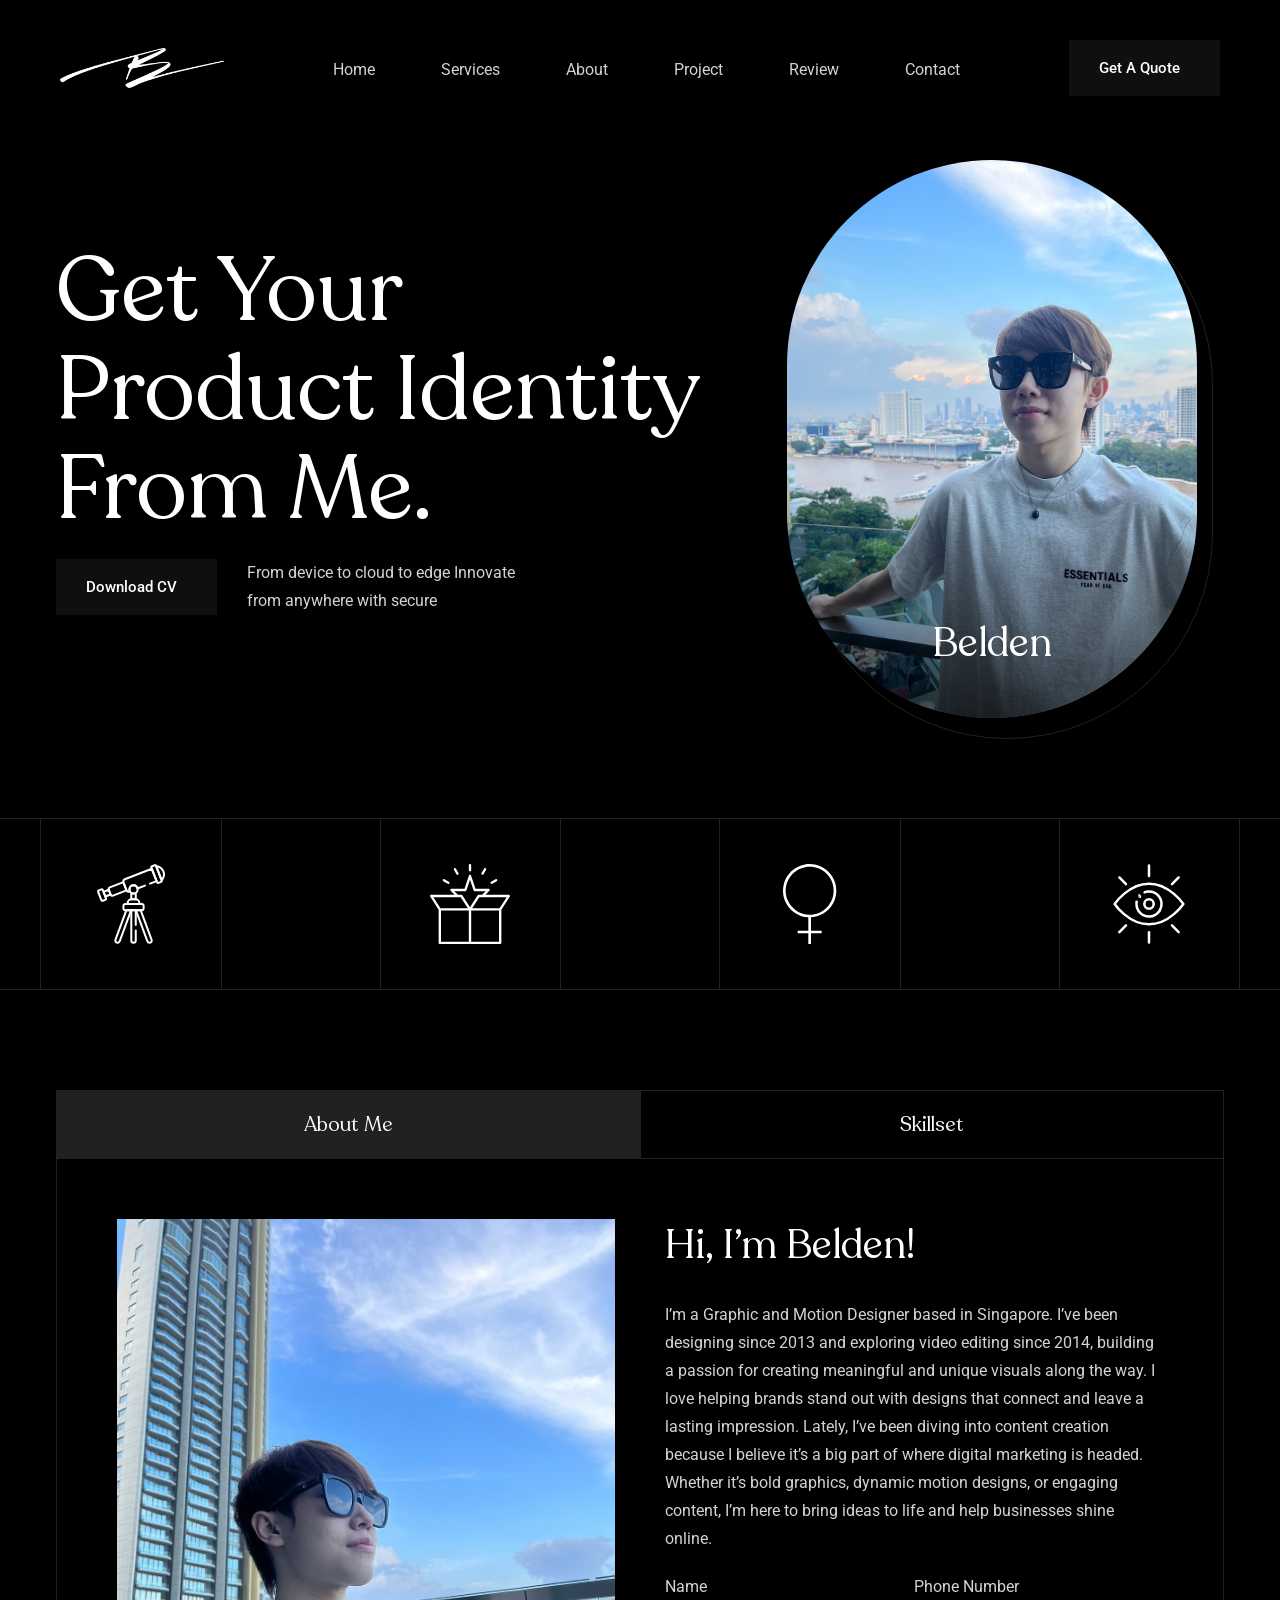
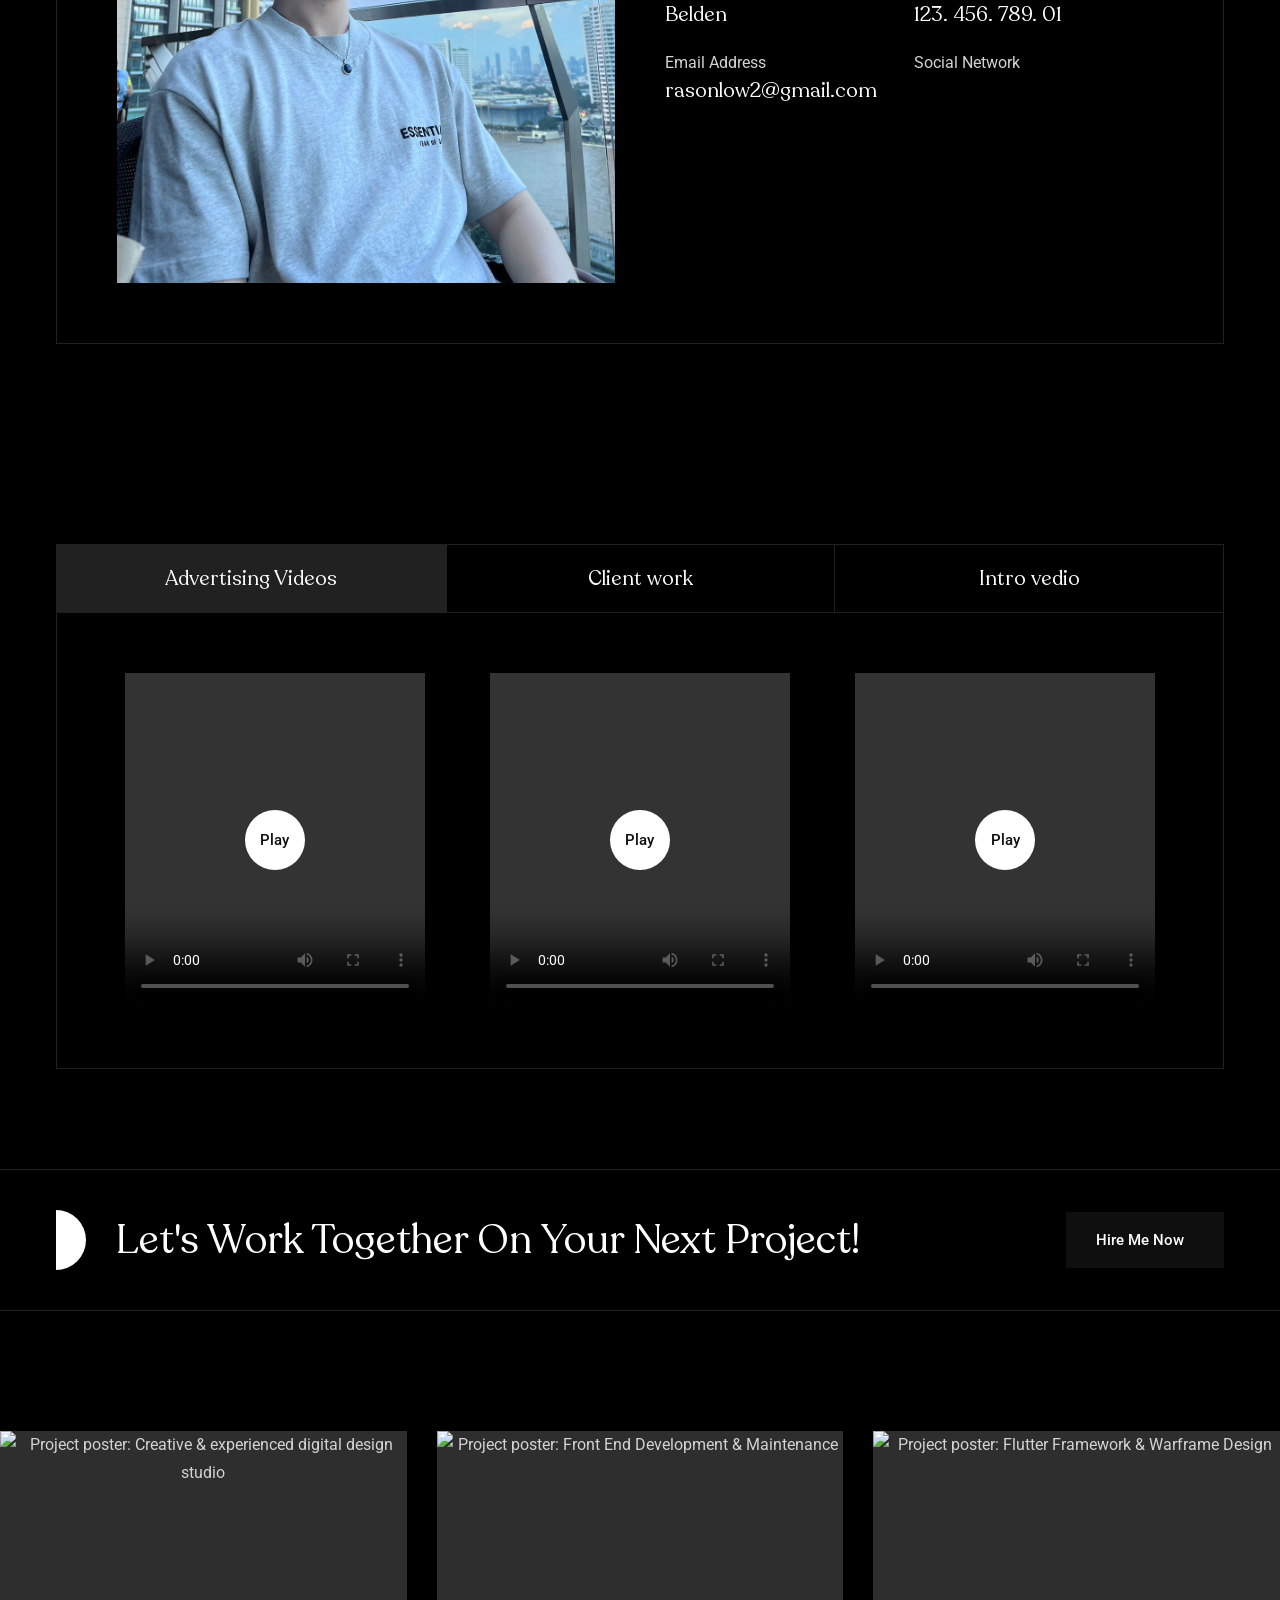
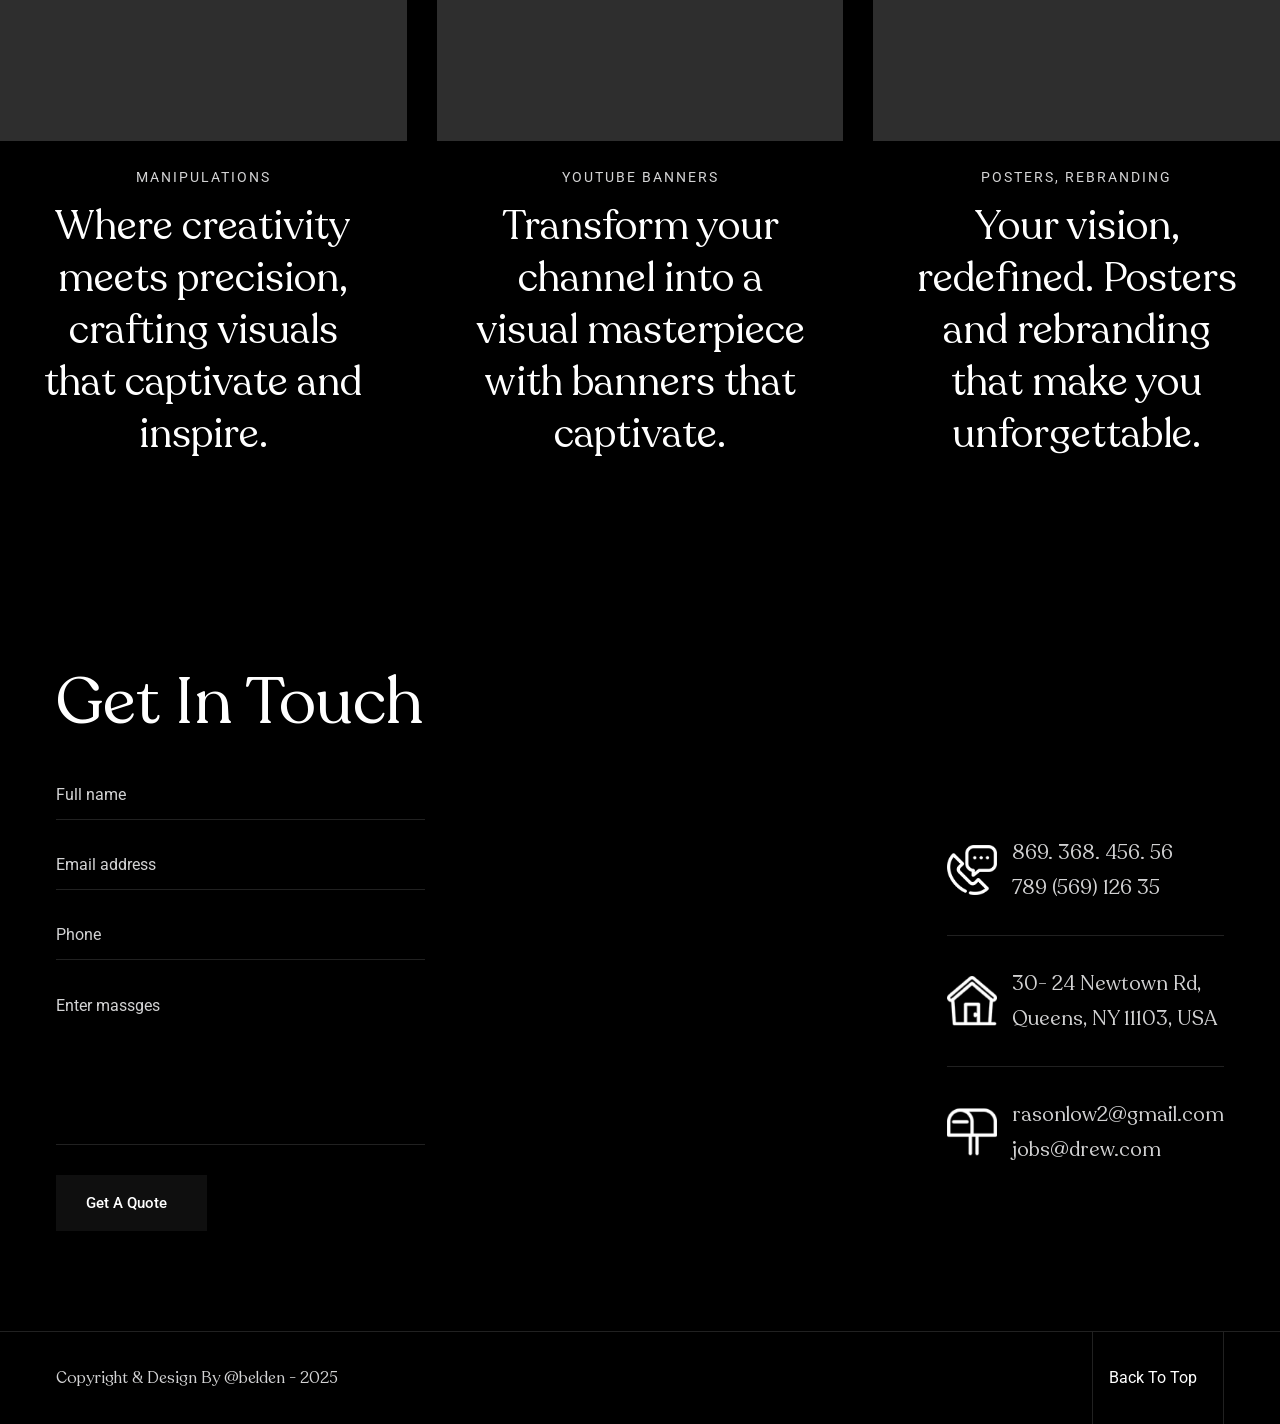
==== commit 9e8c4d56: "done" ====
--- a/index.html
+++ b/index.html
@@ -489,7 +489,7 @@
 
                 <div class="interview-card img-holder" style="--width: 376; --height: 420;" data-tilt>
                   <video width="376" height="420" controls class="img-cover" preload="metadata">
-                    <source src="https://www.dropbox.com/scl/fi/a63ykdm1wrcfalc9vq24b/Final-house.mp4?rlkey=af6oplqjyy7m441nyzvegq56e&st=99ty1cc9&dl=1" type="video/mp4">
+                    <source src="https://dl.dropboxusercontent.com/scl/fi/a63ykdm1wrcfalc9vq24b/Final-house.mp4?rlkey=af6oplqjyy7m441nyzvegq56e&st=99ty1cc9&dl=1" type="video/mp4">
                     Your browser does not support the video tag.
                 </video>
 
@@ -498,7 +498,7 @@
 
                 <div class="interview-card img-holder" style="--width: 376; --height: 420;" data-tilt>
                   <video width="376" height="420" controls class="img-cover" preload="metadata">
-                    <source src="https://www.dropbox.com/scl/fi/4i9icmblwrm9lypdvl7ik/Delivery-Hero-Ad.mp4?rlkey=f69tv70gyjn2xps87zttot9gx&st=ifv3ybii&dl=1" type="video/mp4">
+                    <source src="https://dl.dropboxusercontent.com/scl/fi/4i9icmblwrm9lypdvl7ik/Delivery-Hero-Ad.mp4?rlkey=f69tv70gyjn2xps87zttot9gx&st=ifv3ybii&dl=1" type="video/mp4">
                     Your browser does not support the video tag.
                 </video>
                   <button class="btn btn:hover">Play</button>
@@ -506,7 +506,7 @@
 
                 <div class="interview-card img-holder" style="--width: 376; --height: 420;" data-tilt>
                   <video width="376" height="420" controls class="img-cover" preload="metadata">
-                    <source src="https://www.dropbox.com/scl/fi/hr9op4210tfj5ewb7f6wk/Belden_Animated_Poster.mp4?rlkey=54j4az12zf2x28n7m2fcgyo3h&st=qfmh6smh&dl=1" type="video/mp4">
+                    <source src="https://dl.dropboxusercontent.com/scl/fi/hr9op4210tfj5ewb7f6wk/Belden_Animated_Poster.mp4?rlkey=54j4az12zf2x28n7m2fcgyo3h&st=qfmh6smh&dl=1" type="video/mp4">
                     Your browser does not support the video tag.
                 </video>
 
@@ -572,7 +572,7 @@
 
                     <figure class="card-banner img-holder" style="--width: 376; --height: 200;" data-tilt>
                       <video width="376" height="200" controls class="img-cover" preload="auto" poster="./assets/thumbnail/hevinix.png">
-                        <source src="https://www.dropbox.com/scl/fi/qhep1nx6nt5npfxg9wjdk/hevinix-intro.mov?rlkey=17cbngwihwzgge776ajbrr74t&st=pvm9hliy&dl=1" type="video/mp4">
+                        <source src="https://dl.dropboxusercontent.com/scl/fi/qhep1nx6nt5npfxg9wjdk/hevinix-intro.mov?rlkey=17cbngwihwzgge776ajbrr74t&st=pvm9hliy&dl=1" type="video/mp4">
                         Your browser does not support the video tag.
                       </video>
                     </figure>
@@ -590,7 +590,7 @@
 
                     <figure class="card-banner img-holder" style="--width: 376; --height: 200;" data-tilt>
                       <video width="376" height="200" controls class="img-cover" preload="metadata" poster="./assets/thumbnail/fadey.png">
-                        <source src="https://www.dropbox.com/scl/fi/1k00o8va61ey0be3j2n4c/Intro-fadey.mp4?rlkey=tmpvxr24r1m06e3gm24q6u755&st=himk8442&dl=1" type="video/mp4">
+                        <source src="https://dl.dropboxusercontent.com/scl/fi/1k00o8va61ey0be3j2n4c/Intro-fadey.mp4?rlkey=tmpvxr24r1m06e3gm24q6u755&st=himk8442&dl=1" type="video/mp4">
                         Your browser does not support the video tag.
                       </video>
                     </figure>
@@ -608,7 +608,7 @@
 
                     <figure class="card-banner img-holder" style="--width: 376; --height: 200;" data-tilt>
                       <video width="376" height="200" controls class="img-cover" preload="metadata" poster="./assets/thumbnail/miguel.png">
-                        <source src="https://www.dropbox.com/scl/fi/rex1wktrycp38nfwg80gv/Intro-for-MiguelArtz-Contest-Entry.mp4?rlkey=c6l5scpkozo9hia8vpcncl13a&st=0xaon0q3&dl=1" type="video/mp4">
+                        <source src="https://dl.dropboxusercontent.com/scl/fi/rex1wktrycp38nfwg80gv/Intro-for-MiguelArtz-Contest-Entry.mp4?rlkey=c6l5scpkozo9hia8vpcncl13a&st=0xaon0q3&dl=1" type="video/mp4">
                         Your browser does not support the video tag.
                       </video>
                     </figure>
@@ -626,7 +626,7 @@
 
                     <figure class="card-banner img-holder" style="--width: 376; --height: 200;" data-tilt>
                       <video width="376" height="200" controls class="img-cover" preload="auto" poster="./assets/thumbnail/kvnn.png">
-                        <source src="https://www.dropbox.com/scl/fi/xdo4o9c0p3u29bjod9moj/kvnn-remix.mp4?rlkey=7k173dlcf3qqvqqcufikssuir&st=3740l50d&dl=1" type="video/mp4">
+                        <source src="https://dl.dropboxusercontent.com/scl/fi/xdo4o9c0p3u29bjod9moj/kvnn-remix.mp4?rlkey=7k173dlcf3qqvqqcufikssuir&st=3740l50d&dl=1" type="video/mp4">
                         Your browser does not support the video tag.
                       </video>
                     </figure>
@@ -644,7 +644,7 @@
 
                     <figure class="card-banner img-holder" style="--width: 376; --height: 200;" data-tilt>
                       <video width="376" height="200" controls class="img-cover" preload="metadata" poster="./assets/thumbnail/quake.png">
-                        <source src="https://www.dropbox.com/scl/fi/rmdgdb9ffdb5iyu225jyp/Quake-intro.mp4?rlkey=f4a4uggci2mekpw1b4gkqvprb&st=2o6i0upb&dl=1" type="video/mp4">
+                        <source src="https://dl.dropboxusercontent.com/scl/fi/rmdgdb9ffdb5iyu225jyp/Quake-intro.mp4?rlkey=f4a4uggci2mekpw1b4gkqvprb&st=2o6i0upb&dl=1" type="video/mp4">
                         Your browser does not support the video tag.
                       </video>
                     </figure>
@@ -662,7 +662,7 @@
 
                     <figure class="card-banner img-holder" style="--width: 376; --height: 200;" data-tilt>
                       <video width="376" height="200" controls class="img-cover" preload="metadata" poster="./assets/thumbnail/otsu.png">
-                        <source src="https://www.dropbox.com/scl/fi/9vawwu2qun6szbupz3q0f/Intro-for-otsu.mp4?rlkey=pi3fp53l6lrzqky8anx430b7z&st=vgx30ai1&dl=1" type="video/mp4">
+                        <source src="https://dl.dropboxusercontent.com/scl/fi/9vawwu2qun6szbupz3q0f/Intro-for-otsu.mp4?rlkey=pi3fp53l6lrzqky8anx430b7z&st=vgx30ai1&dl=1" type="video/mp4">
                         Your browser does not support the video tag.
                       </video>
                     </figure>
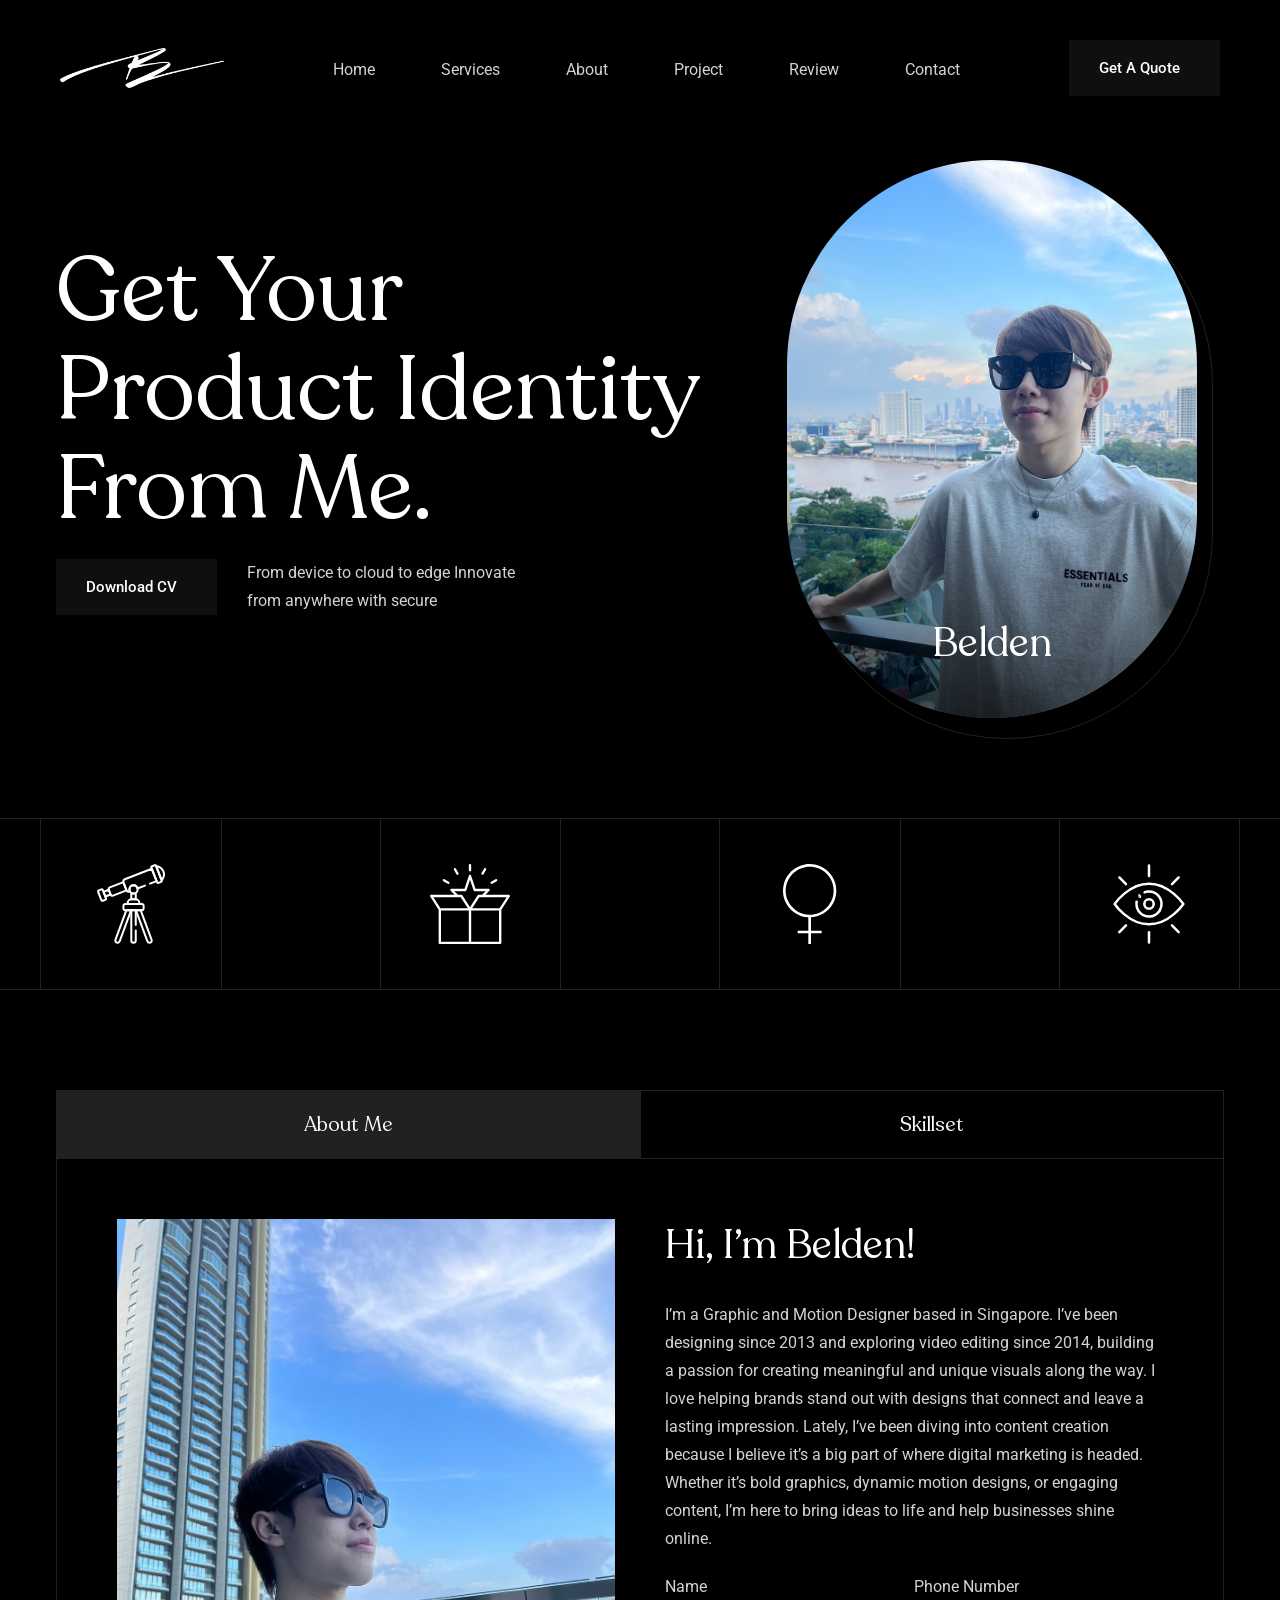
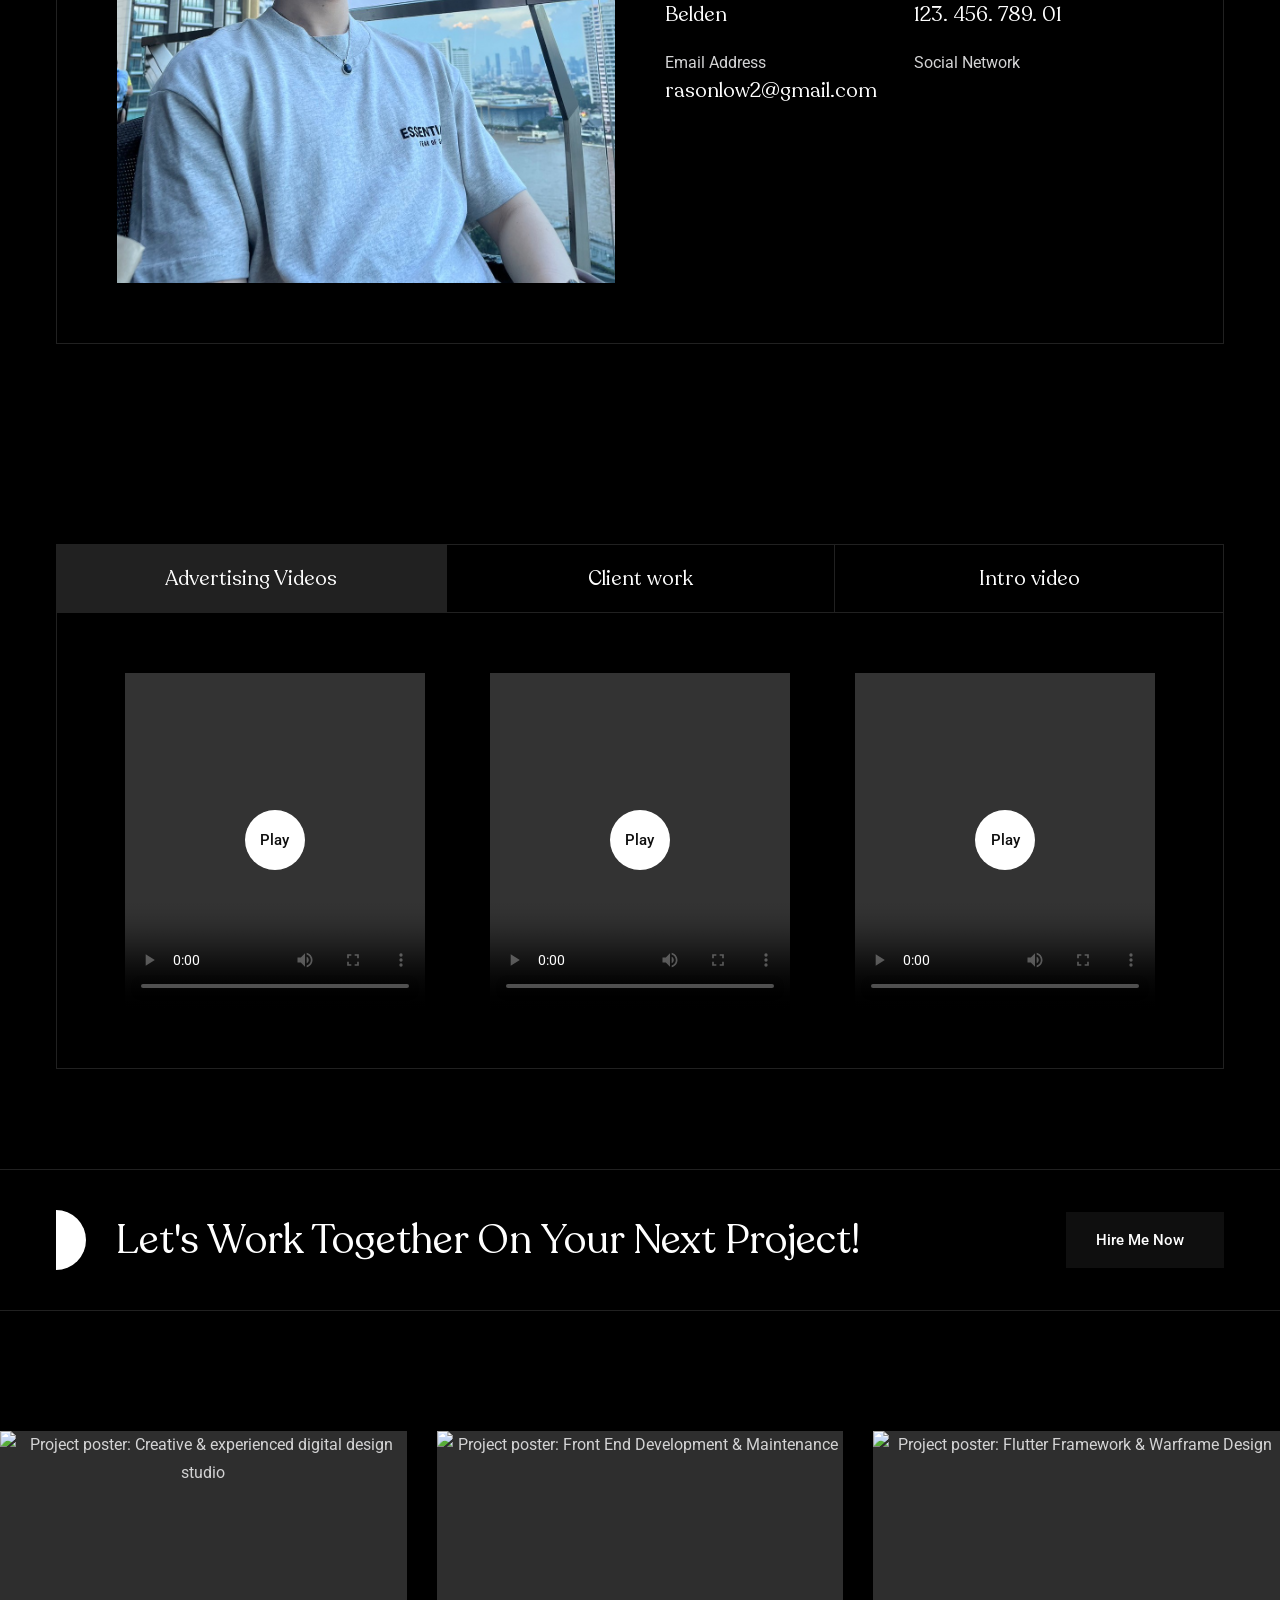
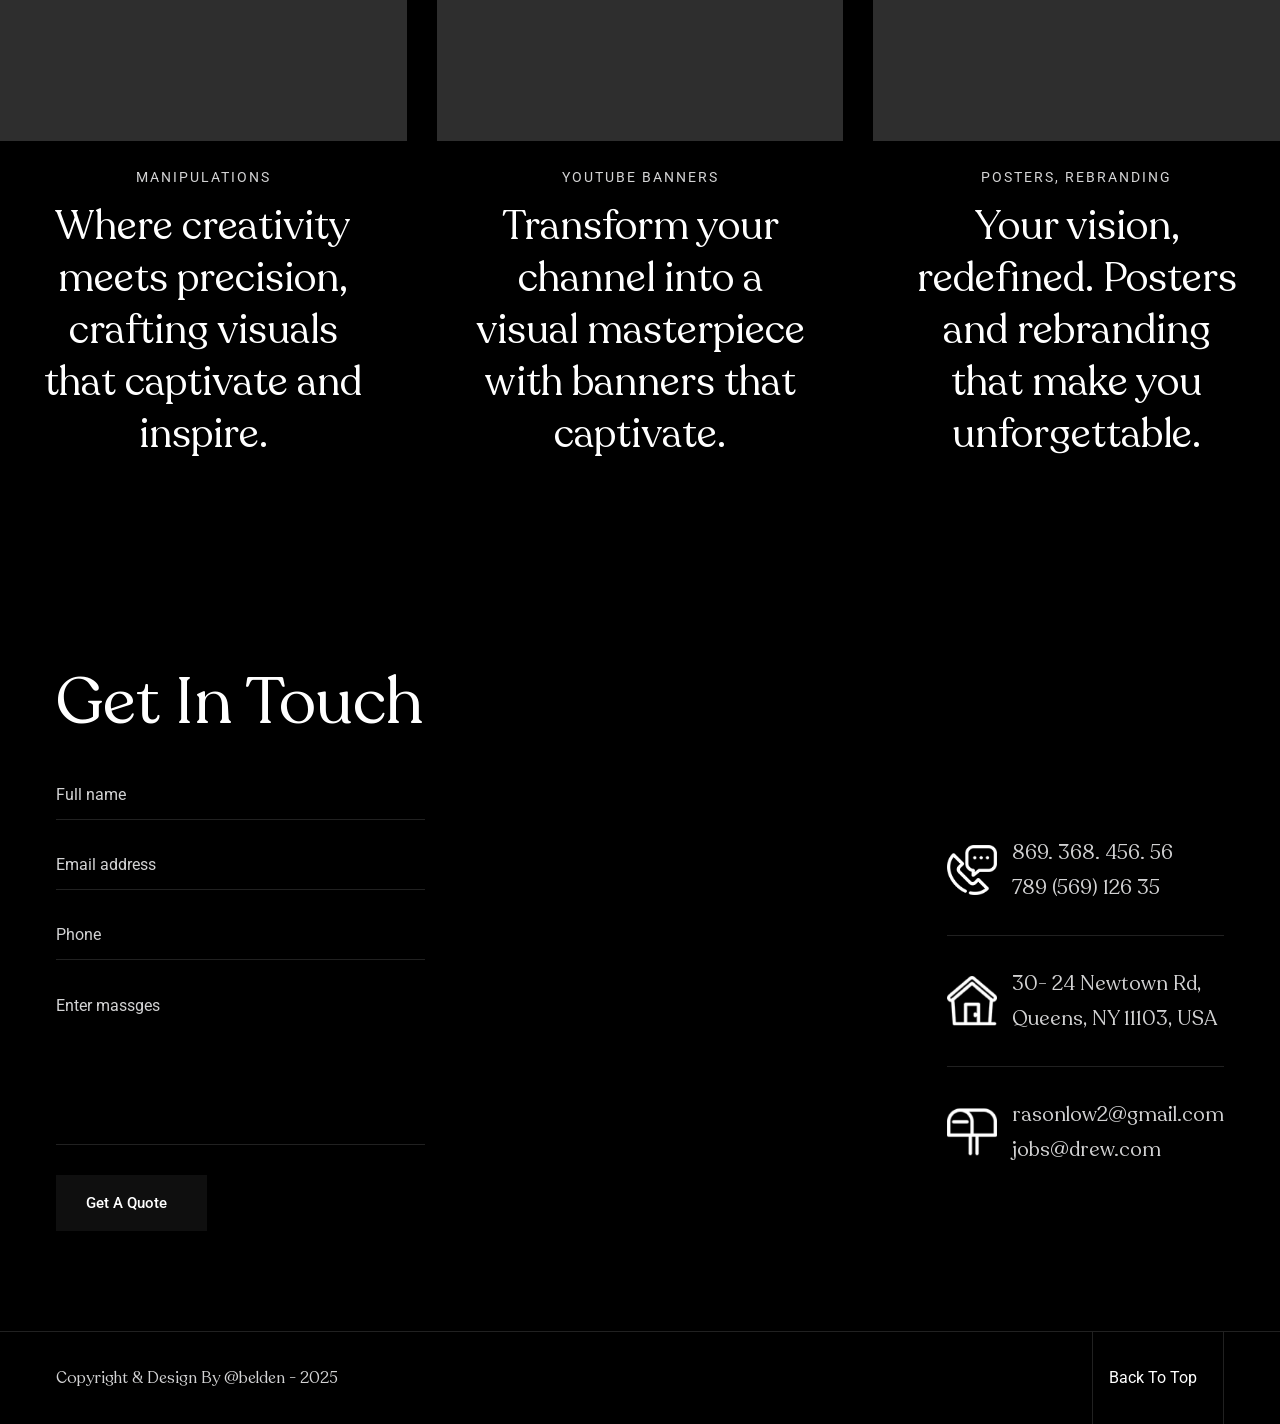
==== commit f346a236: "rani sa7a7t video" ====
--- a/index.html
+++ b/index.html
@@ -475,7 +475,7 @@
               </li>
 
               <li class="tab-btn-item">
-                <button class="tab-btn title h6" data-tab-btn="exhibition">Intro vedio</button>
+                <button class="tab-btn title h6" data-tab-btn="exhibition">Intro video</button>
               </li>
 
             </ul>
@@ -489,7 +489,7 @@
 
                 <div class="interview-card img-holder" style="--width: 376; --height: 420;" data-tilt>
                   <video width="376" height="420" controls class="img-cover" preload="metadata">
-                    <source src="https://dl.dropboxusercontent.com/scl/fi/a63ykdm1wrcfalc9vq24b/Final-house.mp4?rlkey=af6oplqjyy7m441nyzvegq56e&st=99ty1cc9&dl=1" type="video/mp4">
+                    <source src="https://www.dropbox.com/scl/fi/a63ykdm1wrcfalc9vq24b/Final-house.mp4?rlkey=af6oplqjyy7m441nyzvegq56e&st=99ty1cc9&dl=1" type="video/mp4">
                     Your browser does not support the video tag.
                 </video>
 
@@ -498,7 +498,7 @@
 
                 <div class="interview-card img-holder" style="--width: 376; --height: 420;" data-tilt>
                   <video width="376" height="420" controls class="img-cover" preload="metadata">
-                    <source src="https://dl.dropboxusercontent.com/scl/fi/4i9icmblwrm9lypdvl7ik/Delivery-Hero-Ad.mp4?rlkey=f69tv70gyjn2xps87zttot9gx&st=ifv3ybii&dl=1" type="video/mp4">
+                    <source src="https://www.dropbox.com/scl/fi/4i9icmblwrm9lypdvl7ik/Delivery-Hero-Ad.mp4?rlkey=f69tv70gyjn2xps87zttot9gx&st=ifv3ybii&dl=1" type="video/mp4">
                     Your browser does not support the video tag.
                 </video>
                   <button class="btn btn:hover">Play</button>
@@ -506,7 +506,7 @@
 
                 <div class="interview-card img-holder" style="--width: 376; --height: 420;" data-tilt>
                   <video width="376" height="420" controls class="img-cover" preload="metadata">
-                    <source src="https://dl.dropboxusercontent.com/scl/fi/hr9op4210tfj5ewb7f6wk/Belden_Animated_Poster.mp4?rlkey=54j4az12zf2x28n7m2fcgyo3h&st=qfmh6smh&dl=1" type="video/mp4">
+                    <source src="https://www.dropbox.com/scl/fi/hr9op4210tfj5ewb7f6wk/Belden_Animated_Poster.mp4?rlkey=54j4az12zf2x28n7m2fcgyo3h&st=qfmh6smh&dl=1" type="video/mp4">
                     Your browser does not support the video tag.
                 </video>
 
@@ -572,7 +572,7 @@
 
                     <figure class="card-banner img-holder" style="--width: 376; --height: 200;" data-tilt>
                       <video width="376" height="200" controls class="img-cover" preload="auto" poster="./assets/thumbnail/hevinix.png">
-                        <source src="https://dl.dropboxusercontent.com/scl/fi/qhep1nx6nt5npfxg9wjdk/hevinix-intro.mov?rlkey=17cbngwihwzgge776ajbrr74t&st=pvm9hliy&dl=1" type="video/mp4">
+                        <source src="https://www.dropbox.com/scl/fi/qhep1nx6nt5npfxg9wjdk/hevinix-intro.mov?rlkey=17cbngwihwzgge776ajbrr74t&st=pvm9hliy&dl=1" type="video/mp4">
                         Your browser does not support the video tag.
                       </video>
                     </figure>
@@ -590,7 +590,7 @@
 
                     <figure class="card-banner img-holder" style="--width: 376; --height: 200;" data-tilt>
                       <video width="376" height="200" controls class="img-cover" preload="metadata" poster="./assets/thumbnail/fadey.png">
-                        <source src="https://dl.dropboxusercontent.com/scl/fi/1k00o8va61ey0be3j2n4c/Intro-fadey.mp4?rlkey=tmpvxr24r1m06e3gm24q6u755&st=himk8442&dl=1" type="video/mp4">
+                        <source src="https://www.dropbox.com/scl/fi/1k00o8va61ey0be3j2n4c/Intro-fadey.mp4?rlkey=tmpvxr24r1m06e3gm24q6u755&st=himk8442&dl=1" type="video/mp4">
                         Your browser does not support the video tag.
                       </video>
                     </figure>
@@ -608,7 +608,7 @@
 
                     <figure class="card-banner img-holder" style="--width: 376; --height: 200;" data-tilt>
                       <video width="376" height="200" controls class="img-cover" preload="metadata" poster="./assets/thumbnail/miguel.png">
-                        <source src="https://dl.dropboxusercontent.com/scl/fi/rex1wktrycp38nfwg80gv/Intro-for-MiguelArtz-Contest-Entry.mp4?rlkey=c6l5scpkozo9hia8vpcncl13a&st=0xaon0q3&dl=1" type="video/mp4">
+                        <source src="https://www.dropbox.com/scl/fi/rex1wktrycp38nfwg80gv/Intro-for-MiguelArtz-Contest-Entry.mp4?rlkey=c6l5scpkozo9hia8vpcncl13a&st=0xaon0q3&dl=1" type="video/mp4">
                         Your browser does not support the video tag.
                       </video>
                     </figure>
@@ -626,7 +626,7 @@
 
                     <figure class="card-banner img-holder" style="--width: 376; --height: 200;" data-tilt>
                       <video width="376" height="200" controls class="img-cover" preload="auto" poster="./assets/thumbnail/kvnn.png">
-                        <source src="https://dl.dropboxusercontent.com/scl/fi/xdo4o9c0p3u29bjod9moj/kvnn-remix.mp4?rlkey=7k173dlcf3qqvqqcufikssuir&st=3740l50d&dl=1" type="video/mp4">
+                        <source src="https://www.dropbox.com/scl/fi/xdo4o9c0p3u29bjod9moj/kvnn-remix.mp4?rlkey=7k173dlcf3qqvqqcufikssuir&st=3740l50d&dl=1" type="video/mp4">
                         Your browser does not support the video tag.
                       </video>
                     </figure>
@@ -644,7 +644,7 @@
 
                     <figure class="card-banner img-holder" style="--width: 376; --height: 200;" data-tilt>
                       <video width="376" height="200" controls class="img-cover" preload="metadata" poster="./assets/thumbnail/quake.png">
-                        <source src="https://dl.dropboxusercontent.com/scl/fi/rmdgdb9ffdb5iyu225jyp/Quake-intro.mp4?rlkey=f4a4uggci2mekpw1b4gkqvprb&st=2o6i0upb&dl=1" type="video/mp4">
+                        <source src="https://www.dropbox.com/scl/fi/rmdgdb9ffdb5iyu225jyp/Quake-intro.mp4?rlkey=f4a4uggci2mekpw1b4gkqvprb&st=2o6i0upb&dl=1" type="video/mp4">
                         Your browser does not support the video tag.
                       </video>
                     </figure>
@@ -662,7 +662,7 @@
 
                     <figure class="card-banner img-holder" style="--width: 376; --height: 200;" data-tilt>
                       <video width="376" height="200" controls class="img-cover" preload="metadata" poster="./assets/thumbnail/otsu.png">
-                        <source src="https://dl.dropboxusercontent.com/scl/fi/9vawwu2qun6szbupz3q0f/Intro-for-otsu.mp4?rlkey=pi3fp53l6lrzqky8anx430b7z&st=vgx30ai1&dl=1" type="video/mp4">
+                        <source src="https://www.dropbox.com/scl/fi/9vawwu2qun6szbupz3q0f/Intro-for-otsu.mp4?rlkey=pi3fp53l6lrzqky8anx430b7z&st=vgx30ai1&dl=1" type="video/mp4">
                         Your browser does not support the video tag.
                       </video>
                     </figure>
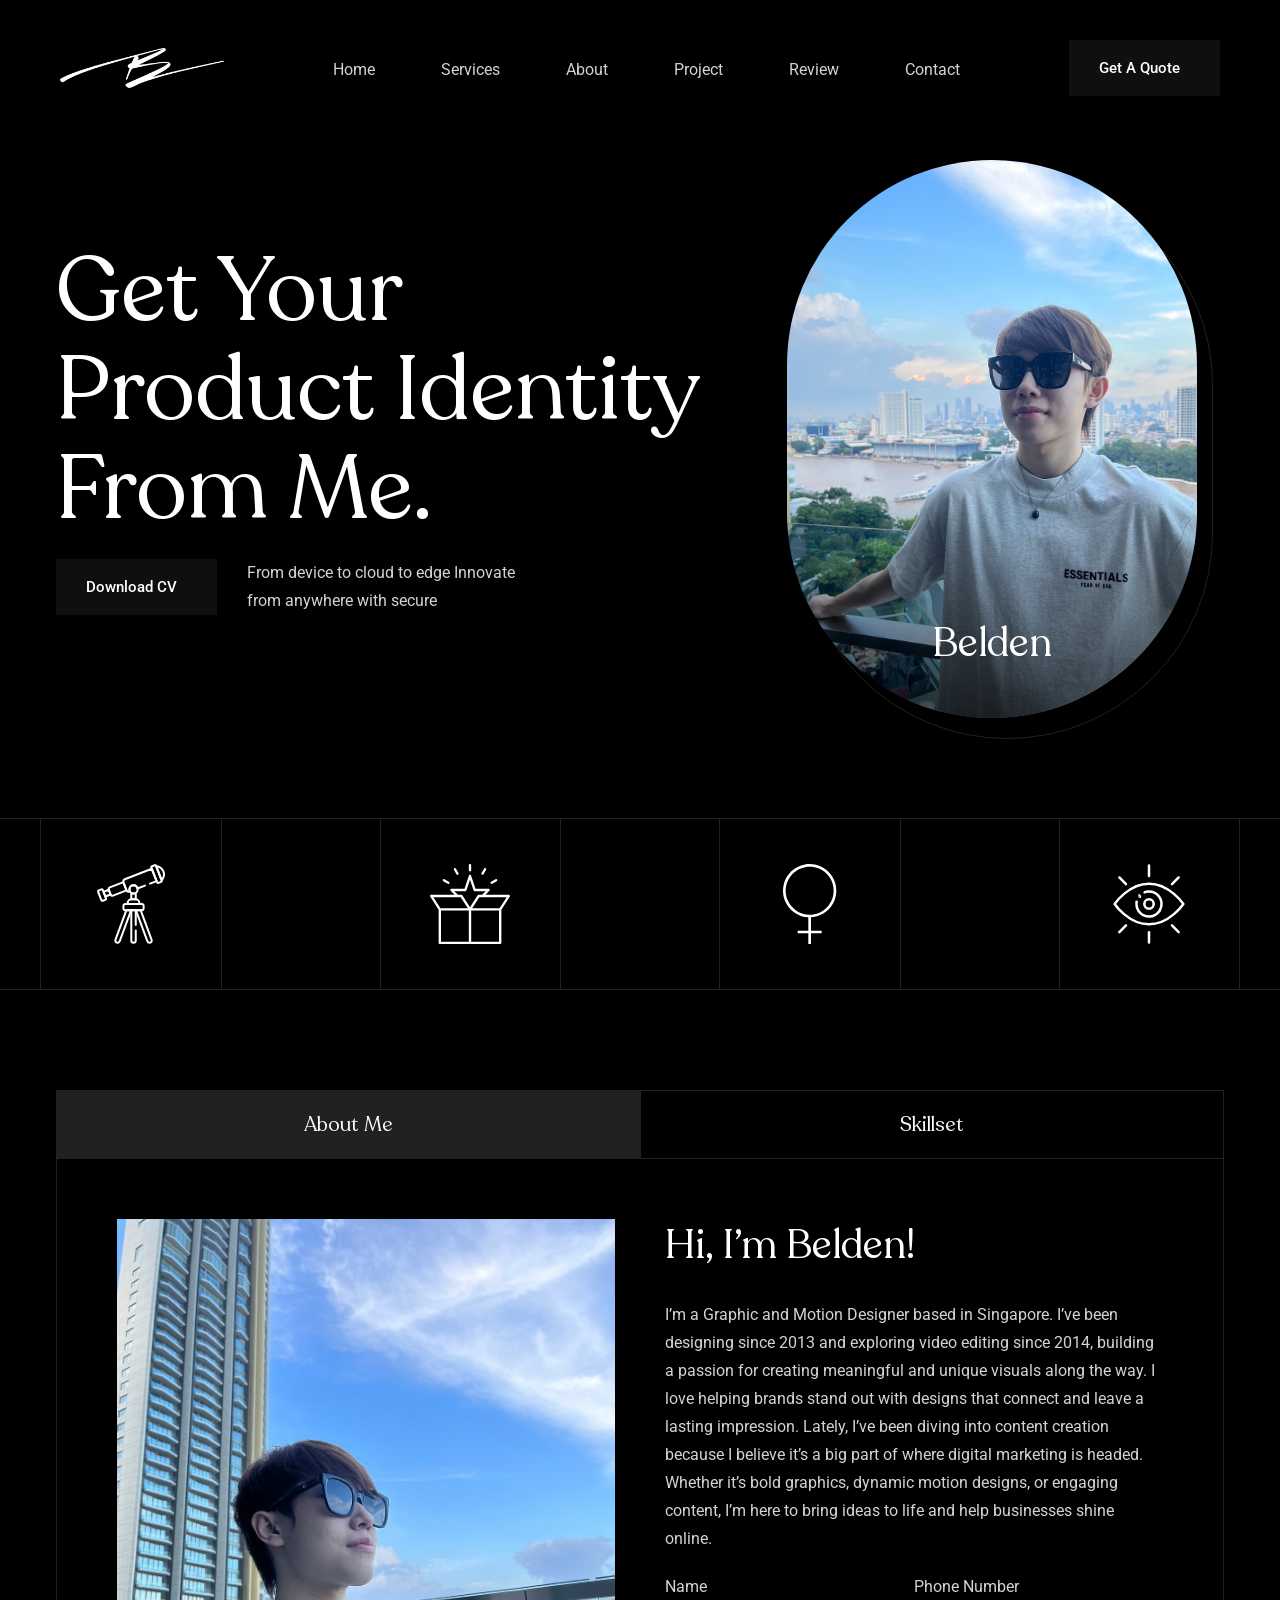
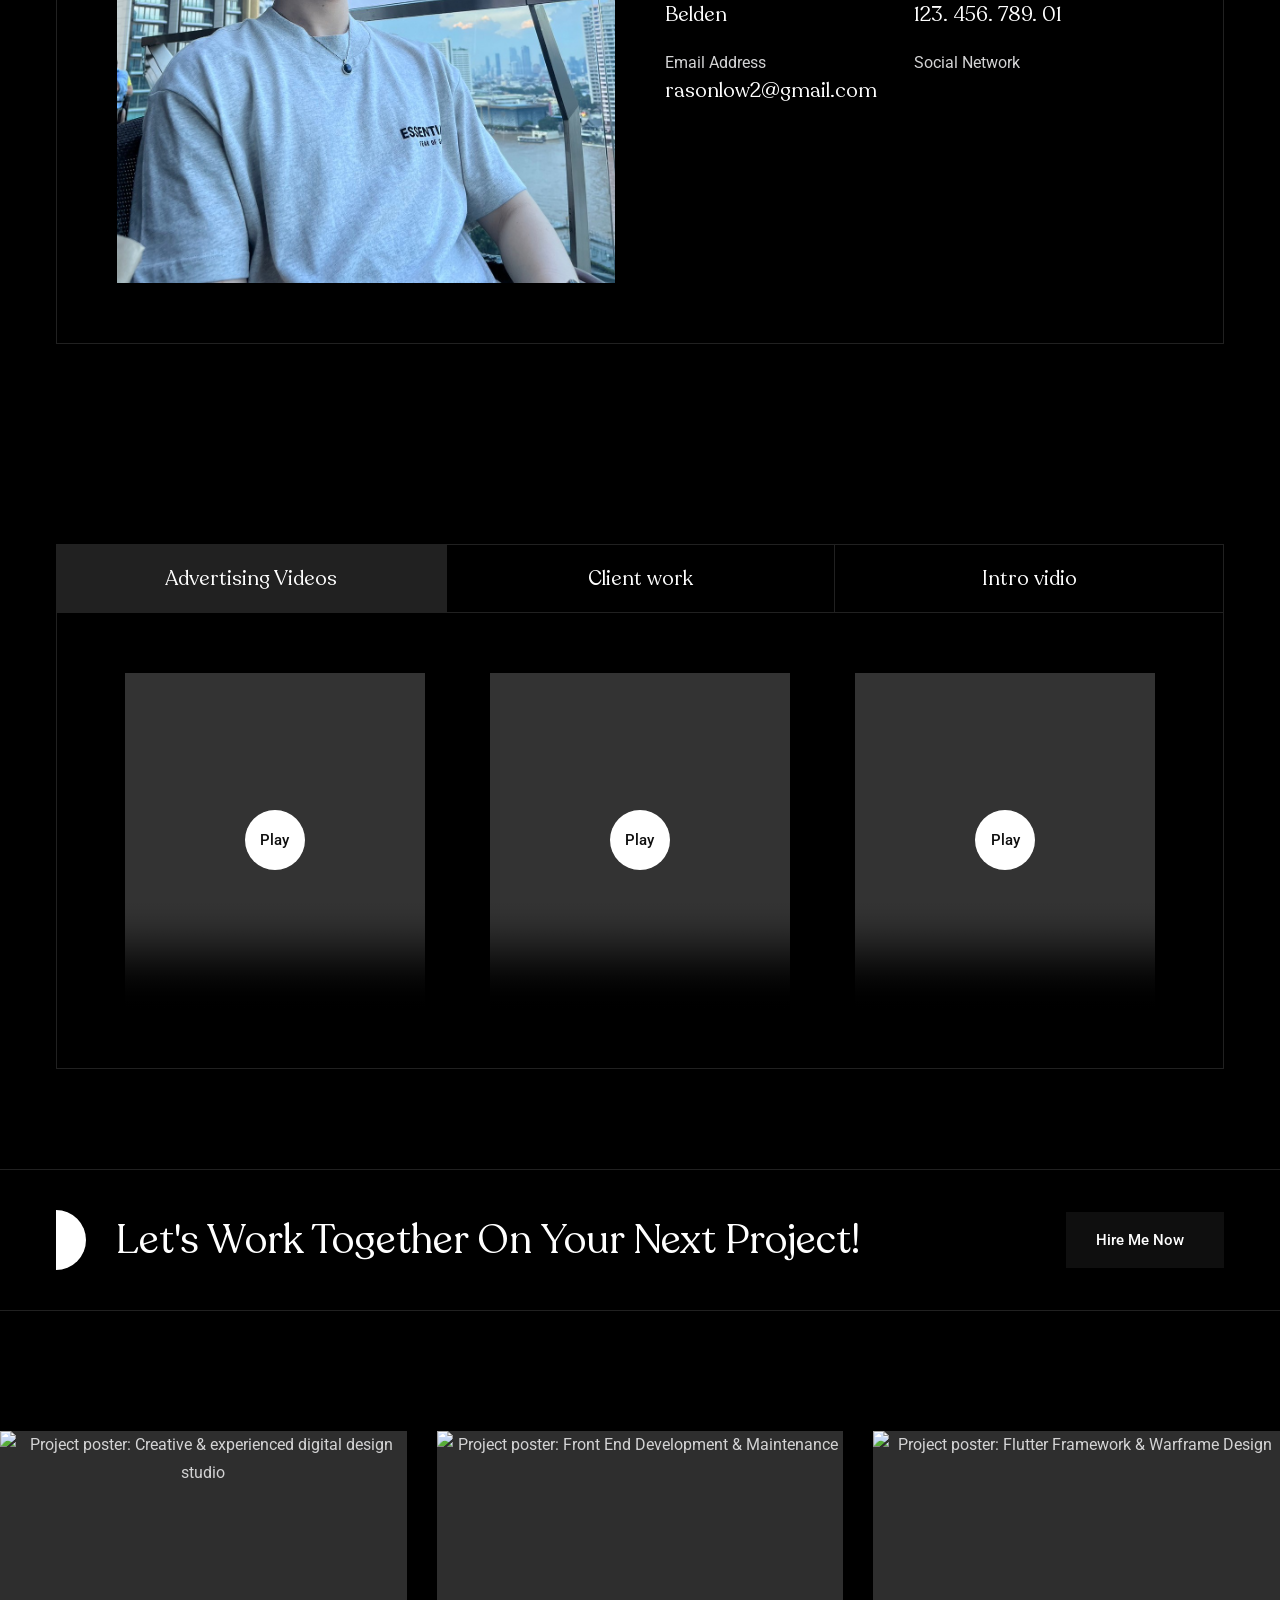
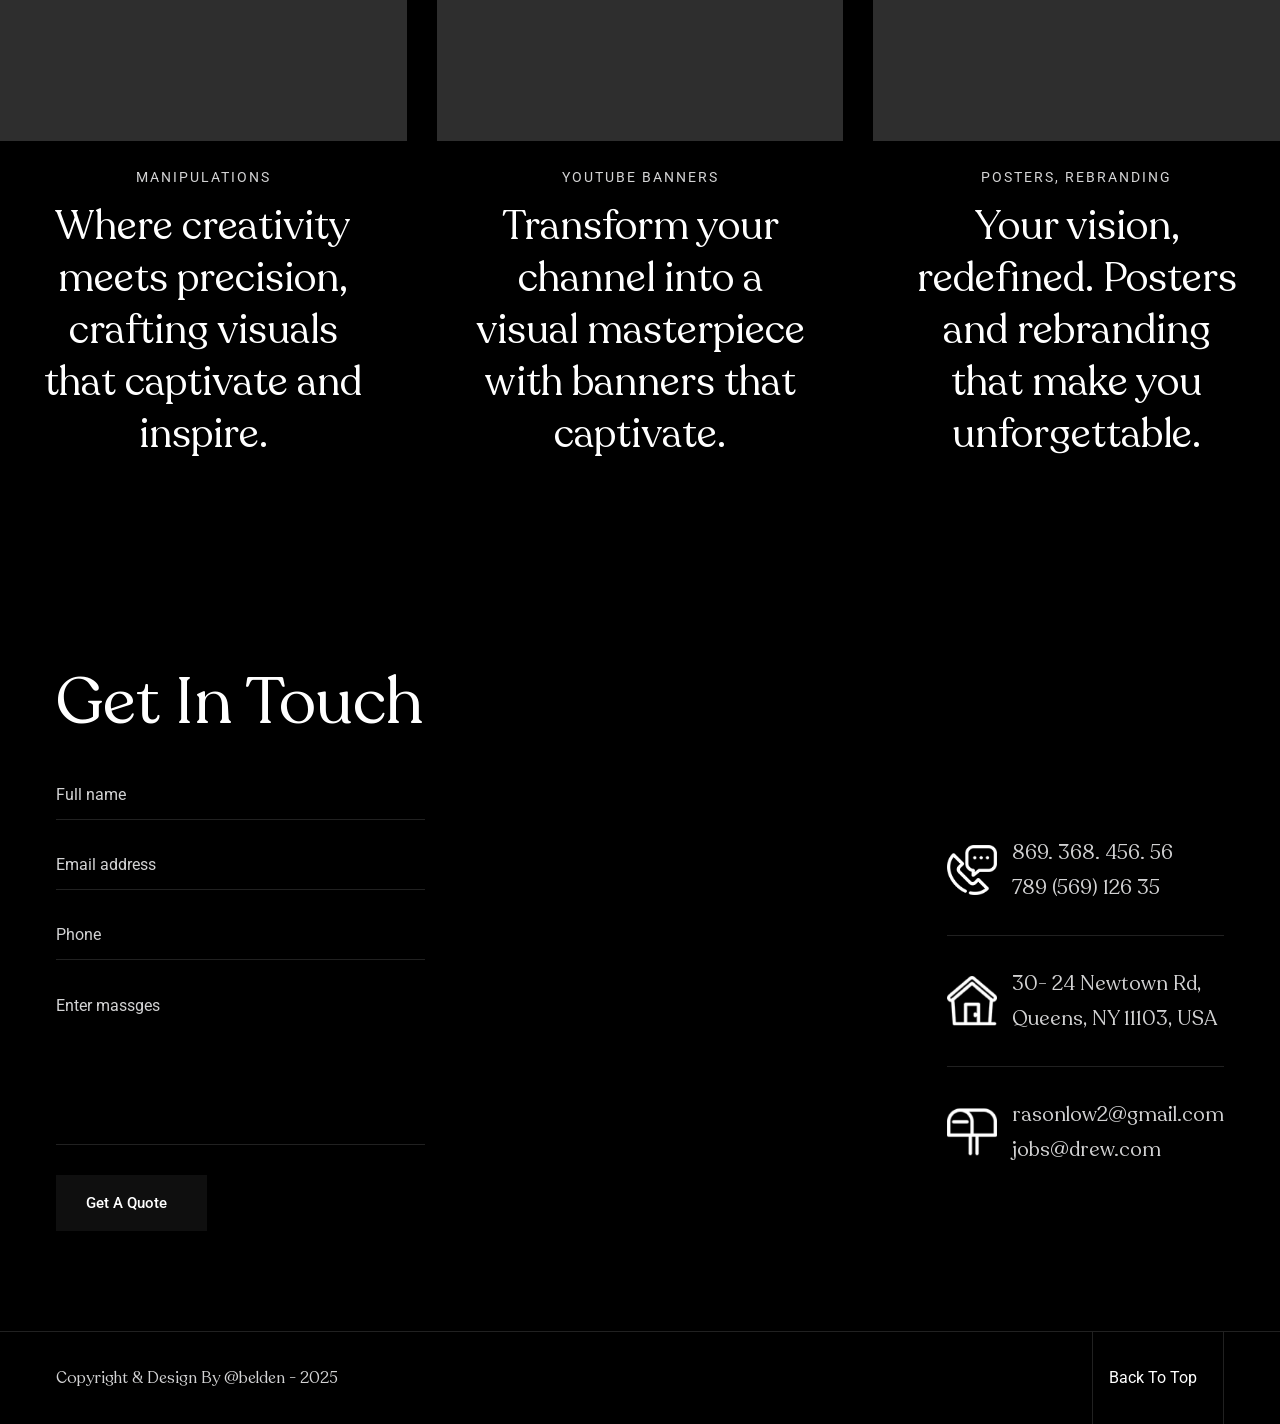
==== commit ba457ce2: "arass l7mar raha vedio mashi mashi so9i" ====
--- a/index.html
+++ b/index.html
@@ -475,7 +475,7 @@
               </li>
 
               <li class="tab-btn-item">
-                <button class="tab-btn title h6" data-tab-btn="exhibition">Intro video</button>
+                <button class="tab-btn title h6" data-tab-btn="exhibition">Intro vidio</button>
               </li>
 
             </ul>
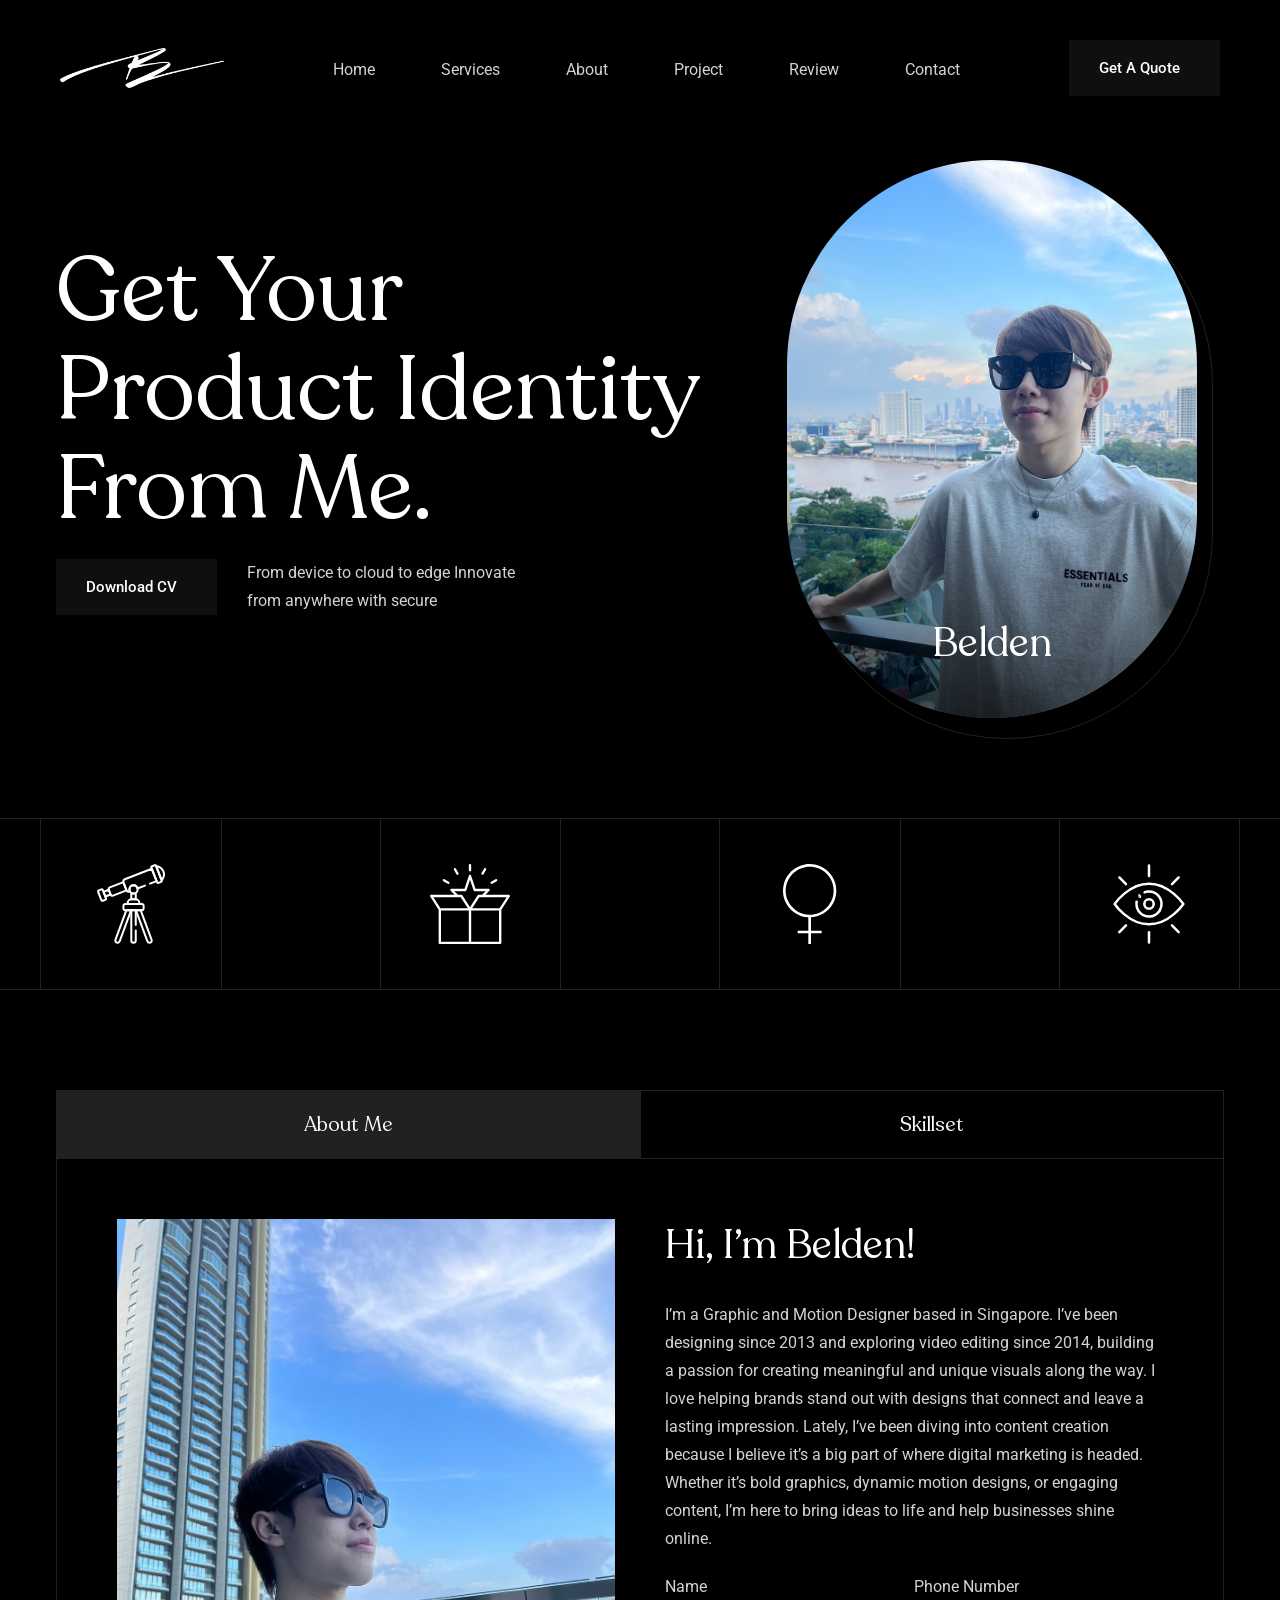
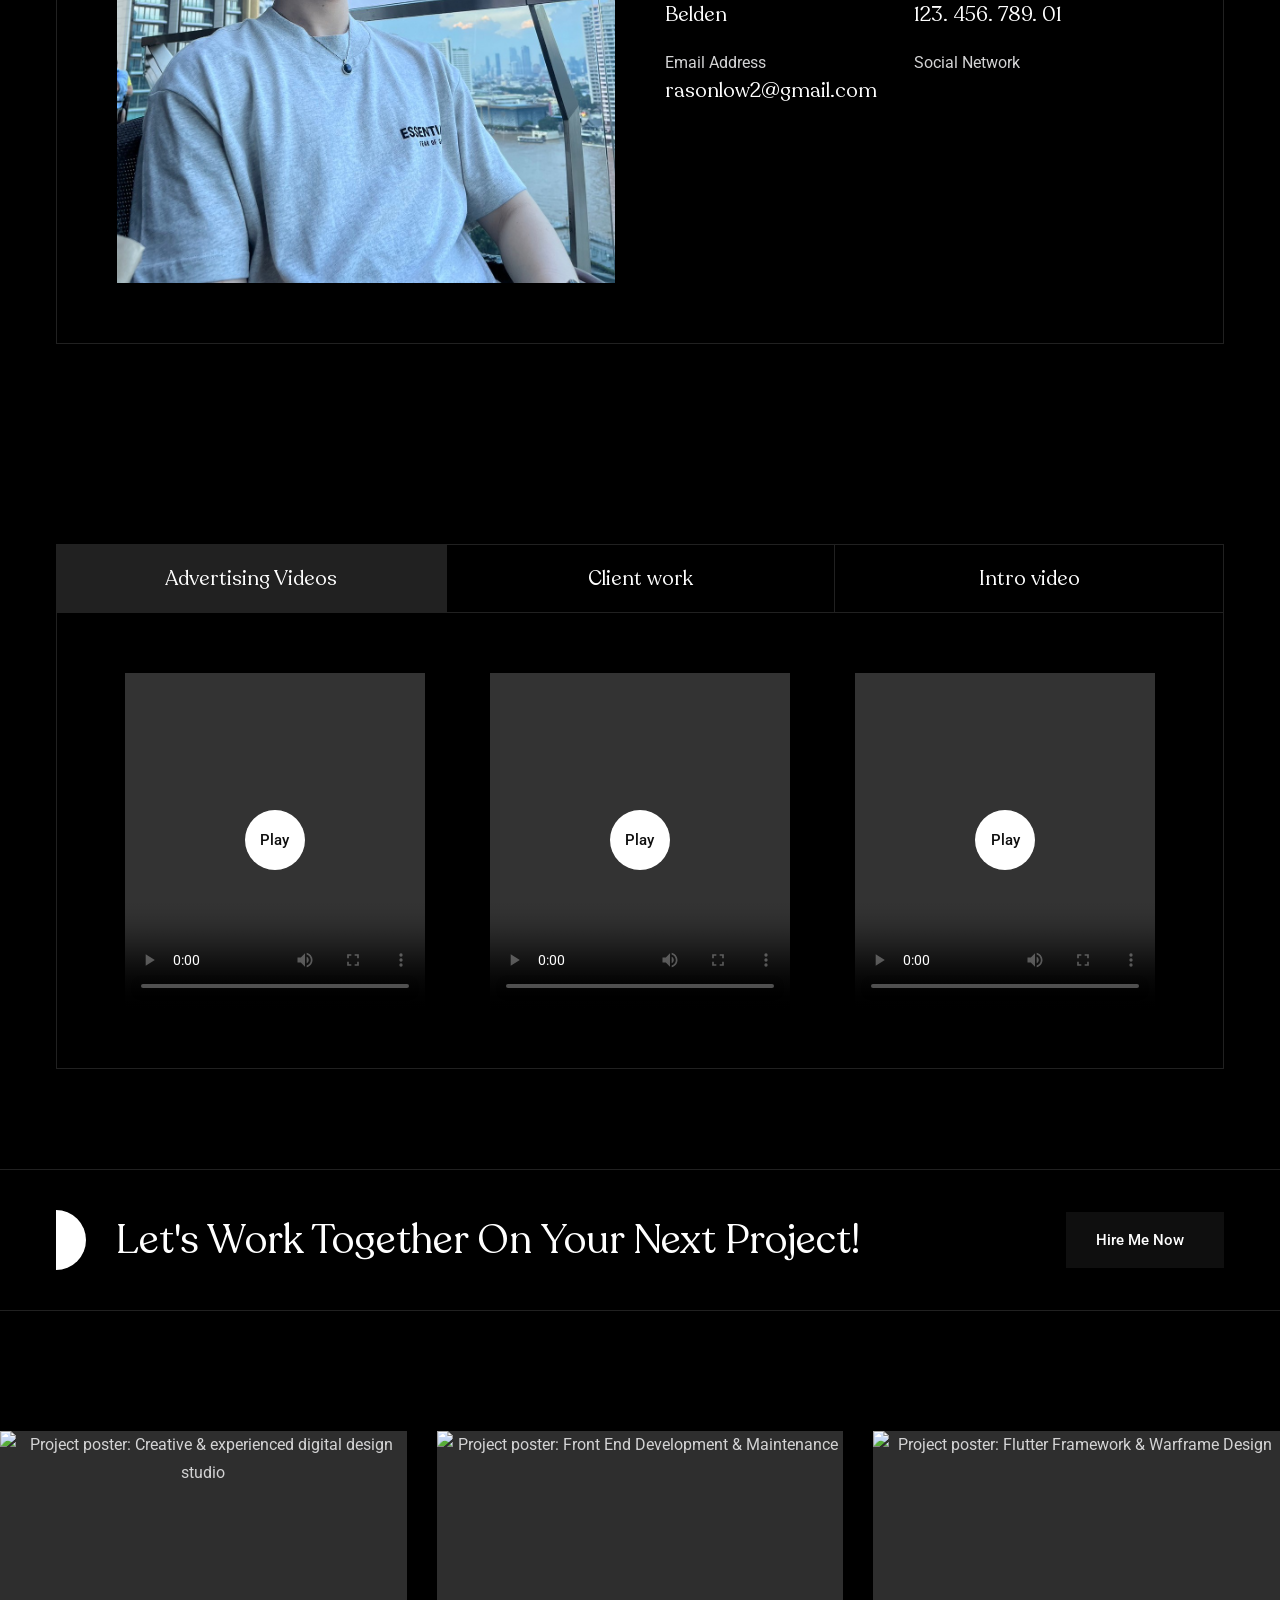
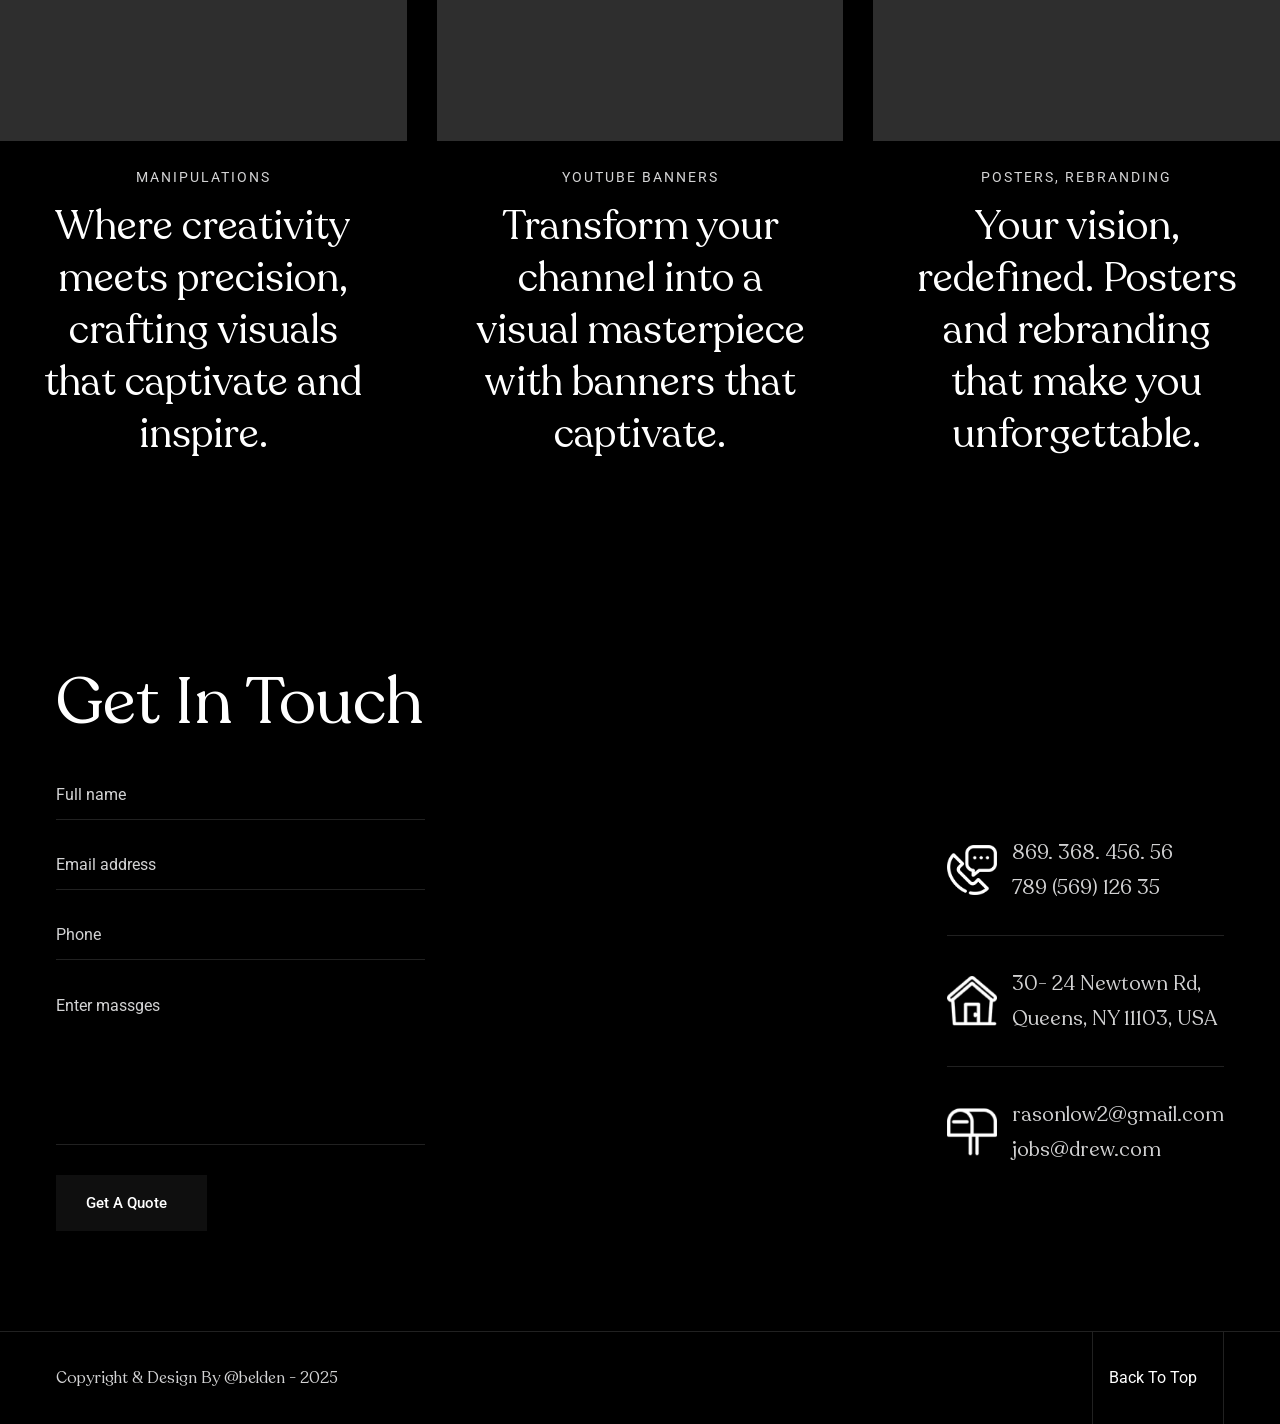
==== commit 0d82a0c3: "fuck off" ====
--- a/index.html
+++ b/index.html
@@ -475,7 +475,7 @@
               </li>
 
               <li class="tab-btn-item">
-                <button class="tab-btn title h6" data-tab-btn="exhibition">Intro vidio</button>
+                <button class="tab-btn title h6" data-tab-btn="exhibition">Intro video</button>
               </li>
 
             </ul>
